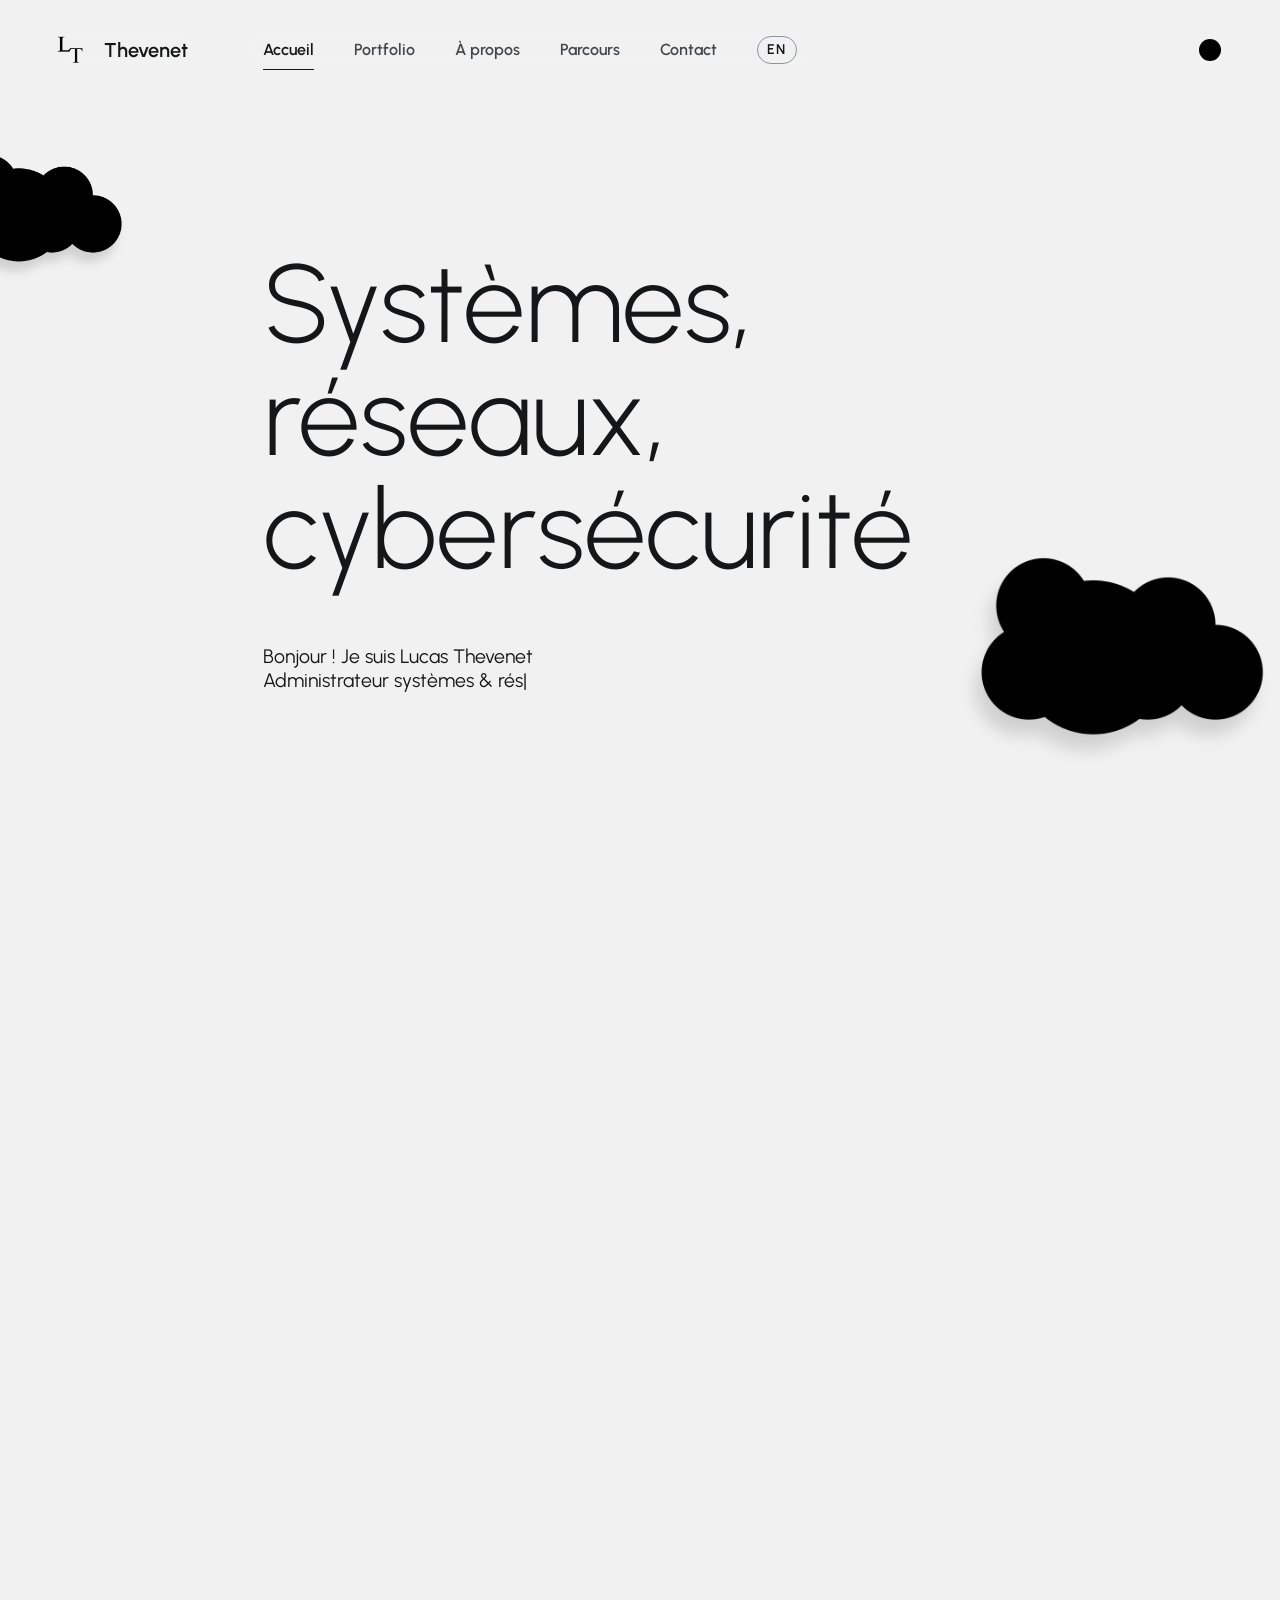
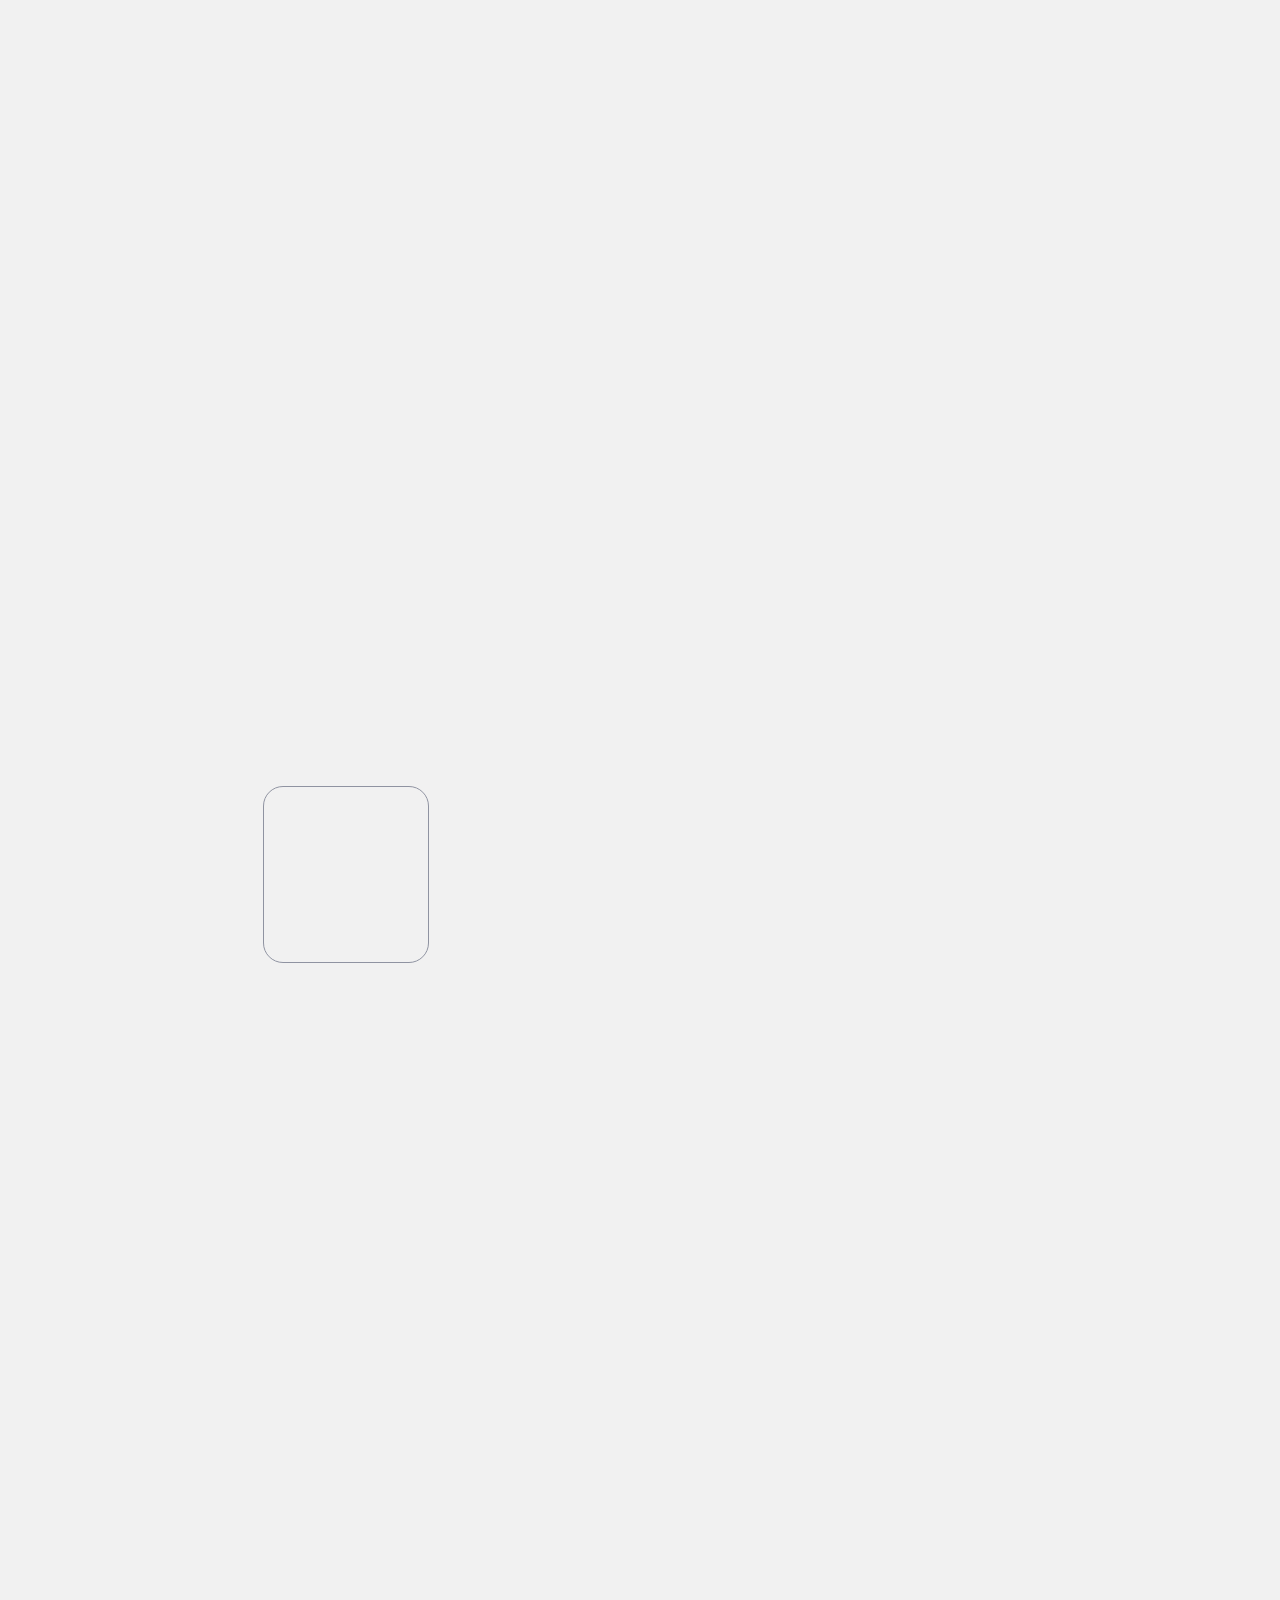
==== index.html @ b5b00f1d "Retour de la grille d'outils, titres sur une seule ligne - « Mes outils préférés » : grille d'icônes" ====
<!DOCTYPE html>
<html lang="fr">

  <head>
    <meta charset="UTF-8">
    <meta http-equiv="Content-Security-Policy" content="default-src 'self'; script-src 'self'; style-src 'self' 'unsafe-inline'; img-src 'self' data:; font-src 'self' data:; connect-src 'self'; object-src 'none'; base-uri 'self'; form-action 'none'; frame-src 'none'; upgrade-insecure-requests">
    <meta name="referrer" content="strict-origin-when-cross-origin">
    <meta name="viewport" content="width=device-width, initial-scale=1">

    <!-- Title & description -->
    <title>Lucas Thevenet | Administrateur systèmes &amp; réseaux en alternance – Cybersécurité des infrastructures</title>
    <meta name="description" content="Portfolio de Lucas Thevenet, administrateur systèmes &amp; réseaux en alternance à Dijon, en spécialisation cybersécurité des infrastructures : Wazuh, Kubernetes, Docker, Linux.">
    <meta name="author" content="Lucas Thevenet">
    <meta name="robots" content="index, follow, max-image-preview:large, max-snippet:-1, max-video-preview:-1">
    <link rel="canonical" href="https://www.thevenet.eu/">
    <link rel="alternate" hreflang="fr" href="https://www.thevenet.eu/">
    <link rel="alternate" hreflang="en" href="https://www.thevenet.eu/en.html">
    <link rel="alternate" hreflang="x-default" href="https://www.thevenet.eu/">

    <!-- Open Graph (Facebook, LinkedIn, Discord, Slack, WhatsApp...) -->
    <meta property="og:type" content="website">
    <meta property="og:site_name" content="Lucas Thevenet - Portfolio">
    <meta property="og:title" content="Lucas Thevenet | Administrateur systèmes &amp; réseaux en alternance – Cybersécurité des infrastructures">
    <meta property="og:description" content="Portfolio de Lucas Thevenet, administrateur systèmes &amp; réseaux en alternance à Dijon, en spécialisation cybersécurité des infrastructures : Wazuh, Kubernetes, Docker, Linux.">
    <meta property="og:url" content="https://www.thevenet.eu/">
    <meta property="og:image" content="https://www.thevenet.eu/img/social/og-image.jpg">
    <meta property="og:image:type" content="image/jpeg">
    <meta property="og:image:width" content="1200">
    <meta property="og:image:height" content="630">
    <meta property="og:image:alt" content="Lucas Thevenet - Full Stack Developer, Network Administrator, Cyber Security Analyst">
    <meta property="og:locale" content="fr_FR">
    <meta property="og:locale:alternate" content="en_US">

    <!-- Twitter / X -->
    <meta name="twitter:card" content="summary_large_image">
    <meta name="twitter:title" content="Lucas Thevenet | Administrateur systèmes &amp; réseaux en alternance – Cybersécurité des infrastructures">
    <meta name="twitter:description" content="Portfolio de Lucas Thevenet, administrateur systèmes &amp; réseaux en alternance à Dijon, en spécialisation cybersécurité des infrastructures : Wazuh, Kubernetes, Docker, Linux.">
    <meta name="twitter:image" content="https://www.thevenet.eu/img/social/og-image.jpg">
    <meta name="twitter:image:alt" content="Lucas Thevenet - Full Stack Developer, Network Administrator, Cyber Security Analyst">

    <!-- Favicon & Icons Start -->
    <link rel="icon" href="img/favicon/favicon.ico?v=20261108" sizes="16x16 32x32 48x48">
    <link rel="icon" href="img/favicon/favicon-96.png?v=20261108" type="image/png" sizes="96x96">
    <link rel="apple-touch-icon" href="img/favicon/apple-touch-icon.png?v=20261108">
    <link rel="manifest" href="site.webmanifest">
    <!-- Favicon & Icons End -->

    <!-- Preloads : ressources critiques du premier affichage -->
    <link rel="preload" href="fonts/Urbanist/Urbanist-Variable-latin.woff2" as="font" type="font/woff2" crossorigin>
    <link rel="preload" href="fonts/Phosphor/Phosphor.woff2" as="font" type="font/woff2" crossorigin>
    <link rel="preload" href="img/ambiance/background.webp" as="image" fetchpriority="high">

    <!-- Styles Start (incrémenter ?v= après une modification du fichier) -->
    <link rel="stylesheet" type="text/css" href="css/loaders/loader.css?v=20261107">
    <link rel="stylesheet" type="text/css" href="css/plugins.css?v=20261107">
    <link rel="stylesheet" type="text/css" href="css/main.css?v=20261107f">
    <!-- Styles End -->

    <!-- Scripts : téléchargés en parallèle (defer), exécutés dans l'ordre après l'analyse du HTML -->
    <script src="js/libs.min.js?v=20261107" defer></script>
    <script src="js/gallery-init.js?v=20261107" defer></script>
    <script src="js/app.js?v=20261107" defer></script>
    <script src="js/contact.js?v=20261107" defer></script>

    <!-- Sans JavaScript : ne pas bloquer le contenu derrière le préchargeur -->
    <noscript><style>#loader{display:none !important}</style></noscript>

    <!-- Custom Browser Color Start -->
    <meta name="theme-color" media="(prefers-color-scheme: light)" content="#f1f1f1">
    <meta name="theme-color" media="(prefers-color-scheme: dark)" content="#141414">
    <meta name="apple-mobile-web-app-capable" content="yes">
    <meta name="apple-mobile-web-app-status-bar-style" content="black-translucent">
    <!-- Custom Browser Color End -->

    <!-- Structured data (schema.org) : Person + ProfilePage + WebSite + projets -->
    <script type="application/ld+json">
{
  "@context": "https://schema.org",
  "@graph": [
    {
      "@type": "WebSite",
      "@id": "https://www.thevenet.eu/#website",
      "url": "https://www.thevenet.eu/",
      "name": "Lucas Thevenet - Portfolio",
      "alternateName": [
        "Thevenet Lucas",
        "Thevenet_"
      ],
      "inLanguage": "fr",
      "publisher": {
        "@id": "https://www.thevenet.eu/#person"
      }
    },
    {
      "@type": "ProfilePage",
      "@id": "https://www.thevenet.eu/#profilepage",
      "url": "https://www.thevenet.eu/",
      "name": "Lucas Thevenet | Administrateur systèmes & réseaux en alternance – Cybersécurité des infrastructures",
      "description": "Portfolio de Lucas Thevenet, administrateur systèmes & réseaux en alternance à Dijon, en spécialisation cybersécurité des infrastructures : Wazuh, Kubernetes, Docker, Linux.",
      "inLanguage": "fr",
      "isPartOf": {
        "@id": "https://www.thevenet.eu/#website"
      },
      "dateModified": "2026-11-08",
      "mainEntity": {
        "@id": "https://www.thevenet.eu/#person"
      },
      "primaryImageOfPage": {
        "@type": "ImageObject",
        "url": "https://www.thevenet.eu/img/social/og-image.jpg",
        "width": 1200,
        "height": 630
      }
    },
    {
      "@type": "Person",
      "@id": "https://www.thevenet.eu/#person",
      "name": "Lucas Thevenet",
      "givenName": "Lucas",
      "familyName": "Thevenet",
      "alternateName": "Thevenet Lucas",
      "url": "https://www.thevenet.eu/",
      "jobTitle": "Administrateur systèmes & réseaux en alternance – Cybersécurité des infrastructures",
      "description": "Administrateur systèmes et réseaux en alternance, attaché à construire, améliorer et sécuriser des infrastructures modernes.",
      "address": {
        "@type": "PostalAddress",
        "addressLocality": "Dijon",
        "addressRegion": "Côte-d'Or",
        "addressCountry": "FR"
      },
      "worksFor": {
        "@type": "Organization",
        "name": "Ordiservices",
        "address": {
          "@type": "PostalAddress",
          "addressLocality": "Dijon",
          "addressCountry": "FR"
        }
      },
      "sameAs": [
        "https://github.com/miinja",
        "https://linkedin.com/in/lucas-thevenet-a44a56333"
      ],
      "alumniOf": [
        {
          "@type": "EducationalOrganization",
          "name": "Campus La Salle Bansac",
          "url": "https://www.lasalle63.fr/campus-1"
        },
        {
          "@type": "EducationalOrganization",
          "name": "Lycée Godefroy de Bouillon",
          "url": "https://www.lasalle63.fr/legt"
        }
      ],
      "knowsAbout": [
        "Proxmox VE",
        "PowerShell",
        "Bash",
        "Web development",
        "PHP",
        "MySQL",
        "JavaScript",
        "HTML5",
        "CSS3",
        "Network administration",
        "Cyber security",
        "Linux",
        "Docker",
        "Kubernetes",
        "HAProxy",
        "pfSense",
        "Wireshark",
        "Wazuh",
        "Elasticsearch",
        "Home Assistant",
        "Windows"
      ]
    },
    {
      "@type": "ItemList",
      "@id": "https://www.thevenet.eu/#projects",
      "name": "Projets sélectionnés",
      "itemListElement": [
        {
          "@type": "ListItem",
          "position": 1,
          "item": {
            "@type": "CreativeWork",
            "name": "Déploiement de Wazuh & supervision de la sécurité",
            "description": "Mise en place d'une supervision centralisée avec Wazuh dans le cadre d'un projet de cours : collecte des journaux de systèmes Linux et Windows, détection des menaces et création d'alertes en temps réel.",
            "image": "https://www.thevenet.eu/img/portfolio/Wazuh.png",
            "creator": {
              "@id": "https://www.thevenet.eu/#person"
            },
            "keywords": "Wazuh, Elasticsearch, Linux, Windows",
            "genre": "Projet de cours"
          }
        },
        {
          "@type": "ListItem",
          "position": 2,
          "item": {
            "@type": "CreativeWork",
            "name": "Haute disponibilité avec Kubernetes",
            "description": "Déploiement d'une infrastructure Kubernetes avec HAProxy dans le cadre d'un projet de cours, pour mettre en œuvre la haute disponibilité et la tolérance aux pannes.",
            "image": "https://www.thevenet.eu/img/portfolio/Kubernetes.png",
            "creator": {
              "@id": "https://www.thevenet.eu/#person"
            },
            "keywords": "Kubernetes, Docker, Linux, HAProxy",
            "genre": "Projet de cours"
          }
        },
        {
          "@type": "ListItem",
          "position": 3,
          "item": {
            "@type": "CreativeWork",
            "name": "OfisHelper",
            "description": "Application web d'aide à la rédaction et au résumé d'e-mails, basée sur l'API GPT, avec paiement en ligne et base de données.",
            "image": "https://www.thevenet.eu/img/portfolio/Ofishelper.webp",
            "creator": {
              "@id": "https://www.thevenet.eu/#person"
            },
            "keywords": "PHP, MySQL, JavaScript, HTML5, CSS3",
            "genre": "Développement web"
          }
        }
      ]
    }
  ]
}
    </script>
  </head>

  <body>

    <a class="skip-link" href="#page-content">Aller au contenu principal</a>

    <!-- Loader Start -->
    <div id="loader" class="page-loader">
      <div class="page-loader__panel">
        <div class="page-loader__content">
          <div class="page-loader__count">
            <span class="page-loader__value">0</span>
            <span class="page-loader__unit">%</span>
          </div>
        </div>
      </div>
    </div>
    <!-- Loader End -->

    <!-- Header Start -->
    <header id="header" class="site-header d-flex justify-content-center page-ready-fade">
      <div class="site-header__nav d-flex justify-content-start">
        <nav id="menu" class="site-nav">
          <ul class="site-nav__list d-flex justify-content-start">
            <li class="site-nav__item">
              <a class="site-nav__link btn" href="#home">
                <span class="site-nav__label">Accueil</span>
                <i class="ph ph-house-simple"></i>
              </a>
            </li>
            <li class="site-nav__item">
              <a class="site-nav__link btn" href="#portfolio">
                <span class="site-nav__label">Portfolio</span>
                <i class="ph ph-squares-four"></i>
              </a>
            </li>
            <li class="site-nav__item">
              <a class="site-nav__link btn" href="#about">
                <span class="site-nav__label">À propos</span>
                <i class="ph ph-user"></i>
              </a>
            </li>
            <li class="site-nav__item">
              <a class="site-nav__link btn" href="#resume">
                <span class="site-nav__label">Parcours</span>
                <i class="ph ph-article"></i>
              </a>
            </li>
            <li class="site-nav__item">
              <a class="site-nav__link btn" href="#contact">
                <span class="site-nav__label">Contact</span>
                <i class="ph ph-envelope"></i>
              </a>
            </li>
            <li class="site-nav__item site-nav__item--lang">
              <a class="site-nav__link site-nav__link--lang btn" href="en.html" hreflang="en" lang="en" title="English version">
                <span class="site-nav__lang">EN</span>
              </a>
            </li>
          </ul>
        </nav>
      </div>
    </header>
    <!-- Header End -->

    <!-- Logo Start -->
    <div class="site-brand page-ready-fade">
      <a href="#home" class="site-brand__link">
        <img class="site-brand__mark" src="img/favicon/Logo-blanc.png" alt="Thevenet_">
        <span class="site-brand__name">Thevenet</span>
      </a>
    </div>
    <!-- Logo End -->

    <div class="theme-toggle page-ready-fade">
      <button id="color-switcher" class="theme-toggle__button" type="button" role="switch" aria-label="Basculer entre le mode clair et le mode sombre" aria-checked="true"></button>
    </div>

    <!-- Page Content Start -->
    <main id="page-content" class="site-content" tabindex="-1">

      <!-- Main Section Start -->
      <section id="home" class="hero home">
        <div class="hero__frame hero__frame--compact">
          <div class="hero__art hero__art--base">
            <div class="hero__art-front" data-speed="0.6">
              <img class="theme-image" alt="" width="1440" height="980" fetchpriority="high" decoding="async" src="img/ambiance/background.webp">
            </div>
            <div class="hero__art-back" data-speed="0.8">
              <img class="theme-image" alt="" width="1440" height="980" decoding="async" src="img/ambiance/background.webp">
            </div>
          </div>
          <div class="container-fluid p-0 full-height-desktop">
            <div class="row g-0 full-height-desktop align-items-xl-stretch">
              <div class="col-12 col-xl-2"></div>
              <div class="col-12 col-xl-8 full-height-desktop">
                <div id="headline" class="hero-copy hero-copy--compact d-flex align-items-start flex-column page-ready-group">
                  <h1 class="hero-copy__title page-ready-item"><span class="sr-only">Lucas Thevenet, administrateur systèmes &amp; réseaux en alternance – cybersécurité des infrastructures. </span>Systèmes, réseaux, cybersécurité</h1>
                  <p class="hero-copy__lead hero-copy__lead--spaced typing-text page-ready-item">Bonjour ! Je suis Lucas Thevenet
                    <br>
                    <span id="typed-strings">
                      <b>Administrateur systèmes &amp; réseaux</b>
                      <b>Alternant chez Ordiservices</b>
                      <b>Cybersécurité des infrastructures</b>
                    </span>
                    <span id="typed"></span>
                  </p>
                </div>
              </div>
              <div class="col-12 col-xl-2"></div>
            </div>
          </div>
        </div>
      </section>
      <!-- Main Section End -->

      <!-- Section - Portfolio - Start -->
      <section id="portfolio" class="page-section page-section--spaced portfolio">
        <div class="page-section__wrap">
          <div class="container-fluid p-0">
            <div class="row g-0">
              <div class="col-12 col-xl-2">
                <div class="page-section__aside">
                  <div class="section-block section-block--label">
                    <span class="section-label icon-right reveal-up">
                      <span class="section-label__text">Portfolio</span>
                      <i class="ph ph-arrow-down-right"></i>
                    </span>
                  </div>
                </div>
              </div>
              <!-- Section Content Start -->
              <div class="col-12 col-xl-8">
                <div class="page-section__body">
                  <div class="section-block section-block--title-copy">
                    <div class="section-intro">
                      <h2 class="split-reveal reveal-up">Projets techniques</h2>
                      <div class="section-intro__text text-relaxed text-stack text-stack--intro reveal-up">
                        <p>Une sélection de projets en supervision, haute disponibilité et développement web.</p>
                        <p>Cliquez sur un projet pour voir le détail.</p>
                      </div>
                    </div>
                  </div>
                  <div class="section-block section-block--grid">
                    <div class="container-fluid px-0 project-gallery">
                      <div class="row gx-0 project-gallery__grid" data-masonry='{"percentPosition": true }'>
                        <figure class="col-12 col-md-6 project-card grid-item reveal-grid-2">
                          <a href="img/portfolio/Wazuh.png" data-image="img/portfolio/Wazuh.png" class="project-card__media" data-size="1536x1024">
                            <img src="img/portfolio/Wazuh.png" class="project-card__image" width="1536" height="1024" decoding="async" alt="Logo Wazuh">
                          </a>
                          <figcaption class="project-card__details">
                            <h5>Déploiement de Wazuh &amp; supervision de la sécurité
                              <small>Projet de cours</small>
                            </h5>
                            <div class="project-card__copy">
                              <p class="text-small">
                                Mise en place d'une supervision centralisée avec Wazuh dans le cadre d'un projet de cours : collecte des journaux de systèmes Linux et Windows, détection des menaces et création d'alertes en temps réel.
                              </p>
                              <p class="project-card__meta text-small">Outils : Wazuh, Elasticsearch, Linux, Windows</p>
                            </div>
                          </figcaption>
                          <h3 class="project-card__title">Déploiement de Wazuh &amp; supervision de la sécurité</h3>
                        </figure>
                        <figure class="col-12 col-md-6 project-card grid-item reveal-grid-2">
                          <a href="img/portfolio/Kubernetes.png" data-image="img/portfolio/Kubernetes.png" class="project-card__media" data-size="1536x1024">
                            <img src="img/portfolio/Kubernetes.png" class="project-card__image" width="1536" height="1024" decoding="async" alt="Illustration isométrique de nœuds serveurs reliés par des lignes lumineuses, avec le logo Kubernetes">
                          </a>
                          <figcaption class="project-card__details">
                            <h5>Haute disponibilité avec Kubernetes
                              <small>Projet de cours</small>
                            </h5>
                            <div class="project-card__copy">
                              <p class="text-small">
                                Déploiement d'une infrastructure Kubernetes avec HAProxy dans le cadre d'un projet de cours, pour mettre en œuvre la haute disponibilité et la tolérance aux pannes.
                              </p>
                              <p class="project-card__meta text-small">Outils : Kubernetes, Docker, Linux, HAProxy</p>
                            </div>
                          </figcaption>
                          <h3 class="project-card__title">Haute disponibilité avec Kubernetes</h3>
                        </figure>
                        <figure class="col-12 col-md-6 project-card grid-item reveal-grid-2">
                          <a href="img/portfolio/Ofishelper.webp" data-image="img/portfolio/Ofishelper.webp" class="project-card__media" data-size="1400x1050">
                            <img src="img/portfolio/Ofishelper.webp" class="project-card__image" width="1400" height="1050" decoding="async" alt="Illustration d'un petit robot en carton qui trie des papiers, mascotte de l'application de productivité OfisHelper">
                          </a>
                          <figcaption class="project-card__details">
                            <h5>OfisHelper
                              <small>Développement web</small>
                            </h5>
                            <div class="project-card__copy">
                              <p class="text-small">
                                Application web d'aide à la rédaction et au résumé d'e-mails, basée sur l'API GPT, avec paiement en ligne et base de données.
                              </p>
                              <p class="project-card__meta text-small">Technologies : PHP, MySQL, JavaScript, HTML5, CSS3</p>
                            </div>
                          </figcaption>
                          <h3 class="project-card__title">OfisHelper - Outil de productivité pour entreprise</h3>
                        </figure>

                      </div>
                    </div>
                  </div>
                </div>
              </div>
              <div class="col-12 col-xl-2"></div>
            </div>
          </div>
        </div>
      </section>
      <!-- Section - Portfolio - End -->

      <!-- Section - About - Start -->
      <section id="about" class="page-section page-section--spaced about">
        <div class="page-section__wrap">
          <div class="container-fluid p-0">
            <div class="row g-0">
              <div class="col-12 col-xl-2">
                <div class="page-section__aside">
                  <div class="section-block section-block--label">
                    <span class="section-label icon-right reveal-up">
                      <span class="section-label__text">À propos</span>
                      <i class="ph ph-arrow-down-right"></i>
                    </span>
                  </div>
                </div>
              </div>
              <div class="col-12 col-xl-8">
                <div class="page-section__body">
                  <div class="section-block section-block--title">
                    <div class="section-intro">
                      <h2 class="split-reveal reveal-up">Mon profil</h2>
                    </div>
                  </div>
                  <div class="section-block section-block--grid">
                    <div class="container-fluid p-0">
                      <div class="row g-0">
                        <div class="col-12 grid-item">
                          <div class="theme-image divider divider-image about-photo reveal-up"></div>
                        </div>
                      </div>
                    </div>
                  </div>
                  <div class="section-block section-block--grid">
                    <div class="container-fluid p-0">
                      <div class="row g-0 justify-content-between">
              
                        <div class="col-12 col-md-8 col-lg-7 col-xxl-9 grid-item about-story section-column--compact">
                          <p class="about-story__text text-relaxed reveal-up">Administrateur systèmes et réseaux en alternance chez Ordiservices à Dijon, titulaire d'un BTS SIO option SISR et en licence IAC (Informaticien Analyste en Cybersécurité).</p>
                          <p class="about-story__text text-relaxed reveal-up">Ce qui m'intéresse : l'exploitation et la sécurisation des infrastructures. Comprendre le fonctionnement des systèmes, repérer leurs faiblesses et les renforcer.</p>
                          <p class="about-story__text text-relaxed reveal-up">Je cherche une alternance pour septembre 2027, dans le cadre d'un mastère cybersécurité et haute disponibilité. Mes recherches commencent en janvier 2027. Rythme d'alternance : 2 semaines / 4 semaines.</p>
                          <div class="btn-group about-story__actions reveal-up">
                            <a class="btn btn--primary btn-hover" href="#contact" data-e="eGgxd2hxaHloa3dDdmVybQ==" title="Demander le CV de Lucas Thevenet par e-mail">
                              <em></em>
                              <span class="btn__label">
                                Demander mon CV
                              </span>
                            </a>
                          </div>
                        </div>
              
              
                      </div>
                    </div>
                  </div>
                </div>
              </div>
              <div class="col-12 col-xl-2"></div>
            </div>
          </div>
        </div>
      </section>
      <!-- Section - About - End -->

      <!-- Section - Resume - Start -->
      <section id="resume" class="page-section page-section--spaced resume">
        <div class="page-section__wrap">
          <div class="container-fluid p-0">
            <div class="row g-0">
              <div class="col-12 col-xl-2">
                <div class="page-section__aside">
                  <div class="section-block section-block--label">
                    <span class="section-label icon-right reveal-up">
                      <span class="section-label__text">Parcours</span>
                      <i class="ph ph-arrow-down-right"></i>
                    </span>
                  </div>
                </div>
              </div>
              <!-- Section Name End -->

              <!-- Section Content Start -->
              <div class="col-12 col-xl-8">
                <div class="page-section__body">
                  <div class="section-block section-block--title-wide">
                    <div class="section-intro">
                      <h2 class="split-reveal reveal-up">Le parcours<br>numérique</h2>
                    </div>
                  </div>

                  <!-- Content Block - School Path Start -->
                  <div class="section-block section-block--spaced">
                    <div class="section-subhead">
                      <p class="section-kicker reveal-up">Ma formation</p>
                    </div>
                    <div class="container-fluid p-0 timeline">
                      <div class="timeline-divider reveal-up"></div>
                      <div class="row g-0 timeline__item">
                        <div class="col-12 col-md-4 col-lg-2">
                          <p class="timeline__date text-relaxed reveal-up">2026 – 2027</p>
                        </div>
                        <div class="col-12 col-md-4 col-lg-5">
                          <h4 class="timeline__title reveal-up">Licence IAC</h4>
                          <p class="timeline__meta text-small reveal-up">
                            <a class="inline-link" href="https://esjodijon.com/formations/licence-iac/" target="_blank" rel="noopener noreferrer">E.S. Saint Joseph</a> (Dijon)
                          </p>
                        </div>
                        <div class="col-12 col-md-4 col-lg-5">
                          <p class="timeline__description text-relaxed reveal-up">Poursuite d'études supérieures en informatique en vue de me spécialiser en cybersécurité, dans le cadre de la licence IAC (Informaticien Analyste en Cybersécurité).</p>
                        </div>
                      </div>
                      <div class="timeline-divider reveal-up"></div>
                      <div class="row g-0 timeline__item">
                        <div class="col-12 col-md-4 col-lg-2">
                          <p class="timeline__date text-relaxed reveal-up">2024 - 2026</p>
                        </div>
                        <div class="col-12 col-md-4 col-lg-5">
                          <h4 class="timeline__title reveal-up">BTS SIO (SISR)</h4>
                          <p class="timeline__meta text-small reveal-up">
                            <a class="inline-link" href="https://www.lasalle63.fr/campus-1" target="_blank" rel="noopener noreferrer">Bansac</a> (Clermont-Fd)
                          </p>
                        </div>
                        <div class="col-12 col-md-4 col-lg-5">
                          <p class="timeline__description text-relaxed reveal-up">Diplôme obtenu. Formation en administration de systèmes et réseaux, cybersécurité et développement.</p>
                        </div>
                      </div>
                      <div class="timeline-divider reveal-up"></div>
                      <div class="row g-0 timeline__item">
                        <div class="col-12 col-md-4 col-lg-2">
                          <p class="timeline__date text-relaxed reveal-up">Juillet 2024</p>
                        </div>
                        <div class="col-12 col-md-4 col-lg-5">
                          <h4 class="timeline__title reveal-up">Piscine C</h4>
                          <p class="timeline__meta text-small reveal-up">
                            <a class="inline-link" href="https://42lyon.fr" target="_blank" rel="noopener noreferrer">École 42</a> (Lyon)
                          </p>
                        </div>
                        <div class="col-12 col-md-4 col-lg-5">
                          <p class="timeline__description text-relaxed reveal-up">Piscine de l'École 42 Lyon : bases du langage C, rigueur et travail en équipe.</p>
                        </div>
                      </div>
                      <div class="timeline-divider reveal-up"></div>
                      <div class="row g-0 timeline__item">
                        <div class="col-12 col-md-4 col-lg-2">
                          <p class="timeline__date text-relaxed reveal-up">2021 - 2024</p>
                        </div>
                        <div class="col-12 col-md-4 col-lg-5">
                          <h4 class="timeline__title reveal-up">Baccalauréat général</h4>
                          <p class="timeline__meta text-small reveal-up">
                            <a class="inline-link" href="https://www.lasalle63.fr/legt" target="_blank" rel="noopener noreferrer">Godefroy de Bouillon</a> (Clermont-Fd)
                          </p>
                        </div>
                      </div>
                    </div>
                  </div>
                  </div>
                  <!-- Content Block - My Education End -->

                  <!-- Content Block - Work Experience Start -->
                  <div class="section-block section-block--spaced">
                    <div class="section-subhead">
                      <p class="section-kicker reveal-up">Expériences professionnelles</p>
                    </div>
                    <div class="container-fluid p-0 timeline">
                      <div class="timeline-divider reveal-up"></div>
                      <div class="row g-0 timeline__item">
                        <div class="col-12 col-md-4 col-lg-2">
                          <p class="timeline__date text-relaxed reveal-up">Sept. 2026 – aujourd'hui</p>
                        </div>
                        <div class="col-12 col-md-8 col-lg-10">
                          <div class="timeline__internship-grid">
                            <div class="timeline__internship-meta">
                              <h4 class="timeline__title reveal-up">Alternance</h4>
                              <p class="timeline__meta text-small reveal-up">Ordiservices (Dijon)</p>
                            </div>
                            <div class="timeline__internship-flow text-relaxed reveal-up">
                              <div class="timeline__company-media timeline__company-media--banner">
                                <img src="img/portfolio/Ordiservices.webp" width="1200" height="400" alt="Bannière Ordiservices, expert informatique et dépannage à Dijon">
                              </div>
                              <p>Alternance en administration systèmes &amp; réseaux chez Ordiservices. Je participe à l'exploitation, au maintien en condition opérationnelle et à la sécurisation de l'infrastructure informatique de l'entreprise et de ses clients.</p>
                              <p>Cette alternance me permet de mettre en pratique la virtualisation, l'administration de services réseau et l'automatisation des tâches courantes, dans un environnement professionnel exigeant.</p>
                            </div>
                          </div>
                        </div>
                      </div>
                      <div class="timeline-divider reveal-up"></div>
                      <div class="row g-0 timeline__item">
                        <div class="col-12 col-md-4 col-lg-2">
                          <p class="timeline__date text-relaxed reveal-up">Janv. – févr. 2026</p>
                        </div>
                        <div class="col-12 col-md-8 col-lg-10">
                          <div class="timeline__internship-grid">
                            <div class="timeline__internship-meta">
                              <h4 class="timeline__title reveal-up">Stage</h4>
                              <p class="timeline__meta text-small reveal-up">
                                <a class="inline-link" href="https://www.apanimaux63.org/" target="_blank" rel="noopener noreferrer">APA63</a> (Gerzat)
                              </p>
                            </div>
                            <div class="timeline__internship-flow text-relaxed reveal-up">
                              <div class="timeline__company-media">
                                <img src="img/portfolio/apa63.png" alt="Logo APA 63">
                              </div>
                              <p>Stage à l'APA 63 : modernisation et sécurisation d'une partie de l'infrastructure informatique de l'association.</p>
                              <p>J'ai participé à la migration du parc, à la mise en place de sauvegardes centralisées et à la réorganisation de la baie réseau. Cette expérience a renforcé mes compétences en gestion d'infrastructure, en sécurité des systèmes et en continuité d'activité.</p>
                            </div>
                          </div>
                        </div>
                      </div>
                      <div class="timeline-divider reveal-up"></div>
                      <div class="row g-0 timeline__item">
                        <div class="col-12 col-md-4 col-lg-2">
                          <p class="timeline__date text-relaxed reveal-up">Mai – juin 2025</p>
                        </div>
                        <div class="col-12 col-md-8 col-lg-10">
                          <div class="timeline__internship-grid">
                            <div class="timeline__internship-meta">
                              <h4 class="timeline__title reveal-up">Stage</h4>
                              <p class="timeline__meta text-small reveal-up">
                                <a class="inline-link" href="https://www.smokloud.fr/" target="_blank" rel="noopener noreferrer">SMOKLOUD</a> (Lempdes)
                              </p>
                            </div>
                            <div class="timeline__internship-flow text-relaxed reveal-up">
                              <div class="timeline__company-media">
                                <img src="img/portfolio/Smokloud.png" alt="Logo SmokLOUD">
                              </div>
                              <p>Stage chez SmokLOUD : sécurisation du réseau de la boutique et développement du front-end du site e-commerce.</p>
                              <p>Cette expérience m'a permis de renforcer mes compétences en sécurité réseau et en configuration de pare-feu, ainsi qu'en développement web.</p>
                            </div>
                          </div>
                        </div>
                      </div>
                    </div>
                  </div>
                  <!-- Content Block - Work Experience End -->

                  <div class="section-block section-block--grid section-block--spaced">
                    <div class="section-subhead section-subhead--grid">
                      <p class="section-kicker reveal-up">Mes outils préférés</p>
                    </div>
                    <div class="tool-grid d-flex justify-content-start flex-wrap">
                      <div class="tool-grid__item d-flex grid-item reveal-grid-4">
                        <div class="tool-card">
                          <a target="_blank" rel="noopener noreferrer" href="https://code.visualstudio.com/">
                            <img class="tool-card__icon reveal-up" src="img/icons/icon-vscode.svg" alt="Logo Visual Studio Code">
                            <h6 class="tool-card__label reveal-up">VS Code</h6>
                          </a>
                        </div>
                      </div>
                      <div class="tool-grid__item d-flex grid-item reveal-grid-4">
                        <div class="tool-card">
                          <a target="_blank" rel="noopener noreferrer" href="https://www.vim.org/">
                            <img class="tool-card__icon reveal-up" src="img/icons/icon-vim.svg" alt="Logo Vim">
                            <h6 class="tool-card__label reveal-up">Vim</h6>
                          </a>
                        </div>
                      </div>
                      <div class="tool-grid__item d-flex grid-item reveal-grid-4">
                        <div class="tool-card">
                          <a target="_blank" rel="noopener noreferrer" href="https://github.com/">
                            <img class="tool-card__icon reveal-up" src="img/icons/icon-github.svg" alt="Logo GitHub">
                            <h6 class="tool-card__label reveal-up">GitHub</h6>
                          </a>
                        </div>
                      </div>
                      <div class="tool-grid__item d-flex grid-item reveal-grid-4">
                        <div class="tool-card">
                          <a target="_blank" rel="noopener noreferrer" href="https://www.docker.com/">
                            <img class="tool-card__icon reveal-up" src="img/icons/icon-docker.svg" alt="Logo Docker">
                            <h6 class="tool-card__label reveal-up">Docker</h6>
                          </a>
                        </div>
                      </div>
                      <div class="tool-grid__item d-flex grid-item reveal-grid-4">
                        <div class="tool-card">
                          <a target="_blank" rel="noopener noreferrer" href="https://www.proxmox.com/">
                            <img class="tool-card__icon reveal-up" src="img/icons/icon-proxmox.svg" alt="Logo Proxmox VE">
                            <h6 class="tool-card__label reveal-up">Proxmox</h6>
                          </a>
                        </div>
                      </div>
                      <div class="tool-grid__item d-flex grid-item reveal-grid-4">
                        <div class="tool-card">
                          <a target="_blank" rel="noopener noreferrer" href="https://www.home-assistant.io/">
                            <img class="tool-card__icon reveal-up" src="img/icons/icon-homeassistant.svg" alt="Logo Home Assistant">
                            <h6 class="tool-card__label reveal-up">Home Assistant</h6>
                          </a>
                        </div>
                      </div>
                      <div class="tool-grid__item d-flex grid-item reveal-grid-4">
                        <div class="tool-card">
                          <a target="_blank" rel="noopener noreferrer" href="https://www.pfsense.org/">
                            <img class="tool-card__icon reveal-up" src="img/icons/icon-pfsense.svg" alt="Logo pfSense">
                            <h6 class="tool-card__label reveal-up">pfSense</h6>
                          </a>
                        </div>
                      </div>
                      <div class="tool-grid__item d-flex grid-item reveal-grid-4">
                        <div class="tool-card">
                          <a target="_blank" rel="noopener noreferrer" href="https://www.wireshark.org/">
                            <img class="tool-card__icon reveal-up" src="img/icons/icon-wireshark.svg" alt="Logo Wireshark">
                            <h6 class="tool-card__label reveal-up">Wireshark</h6>
                          </a>
                        </div>
                      </div>
                    </div>
                  </div>
                </div>
              </div>
              <div class="col-12 col-xl-2"></div>
            </div>
          </div>
      </section>
      <!-- Section - Resume - End -->

      <!-- Section - Contact - Start -->
      <section id="contact" class="page-section contact page-section--spaced">
        <div class="page-section__wrap">
          <div class="container-fluid p-0">
            <div class="row g-0">
              <div class="col-12 col-xl-2">
                <div class="page-section__aside">
                  <div class="section-block section-block--label">
                    <span class="section-label icon-right reveal-up">
                      <span class="section-label__text">Contact</span>
                      <i class="ph ph-arrow-down-right"></i>
                    </span>
                  </div>
                </div>
              </div>
              <div class="col-12 col-xl-8">
                <div class="page-section__body">
                  <div class="section-block section-block--title-form">
                    <div class="section-intro">
                      <h2 class="split-reveal reveal-up">Me contacter</h2>
                      <p class="section-intro__text text-measure text-relaxed reveal-up">Une question ou une opportunité ? Écrivez-moi, je vous répondrai dès que possible.</p>
                    </div>
                  </div>
                  <div class="section-block section-block--grid section-block--tight">
                    <div class="contact-panel">
                      <!-- Contact par email : l'adresse n'est jamais présente en clair dans le code,
                           elle est reconstituée par js/contact.js uniquement au clic. -->
                      <div class="reveal-up">
                        <a class="btn btn--primary btn-hover" href="#contact" data-e="eGgxd2hxaHloa3dDdmVybQ==">
                          <em></em>
                          <span class="btn__label">M'envoyer un e-mail</span>
                        </a>
                        <p class="form__note">Le bouton ouvre votre messagerie.</p>
                      </div>
                    </div>
                  </div>
                  <div class="section-block section-block--grid">
                    <div class="container-fluid p-0 contact-details">
                      <div class="row g-0">
                        <div class="col-12 col-md-6 col-lg-3 contact-details__item grid-item">
                          <p class="contact-details__label section-kicker reveal-up">Localisation</p>
                          <p class="contact-details__value text-small text-relaxed">
                            <span class="reveal-up">Dijon, France</span>
                          </p>
                        </div>
                        <div class="col-12 col-md-6 col-lg-3 contact-details__item grid-item">
                          <p class="contact-details__label section-kicker reveal-up">Téléphone</p>
                          <p class="contact-details__value text-small text-relaxed">
                            <a class="inline-link--comfortable reveal-up"  href="#contact" data-t="NTMjNzQjNzwjOzkjOiM2Ni4=">Numéro de téléphone</a>
                          </p>
                        </div>
                        <div class="col-12 col-md-6 col-lg-3 contact-details__item grid-item">
                          <p class="contact-details__label section-kicker reveal-up">E-mail</p>
                          <p class="contact-details__value text-small text-relaxed">
                            <a class="inline-link--comfortable reveal-up"  href="#contact" data-e="eGgxd2hxaHloa3dDdmVybQ==">Me contacter par e-mail</a>
                          </p>
                        </div>
                        <div class="col-12 col-md-6 col-lg-3 contact-details__item grid-item">
                          <p class="contact-details__label section-kicker reveal-up">Profils</p>
                          <p class="contact-details__value text-small text-relaxed">
                            <a class="inline-link--comfortable reveal-up" href="https://github.com/miinja" target="_blank" rel="noopener noreferrer">GitHub</a><br>
                            <a class="inline-link--comfortable reveal-up" href="https://linkedin.com/in/lucas-thevenet-a44a56333" target="_blank" rel="noopener noreferrer">LinkedIn</a>
                          </p>
                        </div>
                      </div>
                    </div>
                  </div>
                </div>
              </div>
              <div class="col-12 col-xl-2"></div>
            </div>
          </div>
        </div>
      </section>
      <!-- Section - Contact - End -->

    </main>

    <div class="page-backdrop page-backdrop--base">
      <div class="page-backdrop__layer--secondary reveal-grid-2">
        <img class="theme-image" src="img/ambiance/background.webp" alt="" aria-hidden="true" width="1440" height="980" decoding="async">
      </div>
      <div class="page-backdrop__layer--primary reveal-grid-2">
        <img class="theme-image" src="img/ambiance/background.webp" alt="" aria-hidden="true" width="1440" height="980" decoding="async">
      </div>
    </div>

    <!-- Page Content End -->

    <div class="site-header-spacer"></div>
    <a href="#0" id="to-top" class="btn back-to-top slide-up" aria-label="Retour en haut">
      <i class="ph ph-arrow-up"></i>
    </a>

    <!-- Start Mobile Navbar -->
    <div class="pswp" tabindex="-1" role="dialog" aria-hidden="true">
      <div class="pswp__bg"></div>
      <div class="pswp__scroll-wrap">
        <div class="pswp__container">
          <div class="pswp__item"></div>
          <div class="pswp__item"></div>
          <div class="pswp__item"></div>
        </div>
        <div class="pswp__ui pswp__ui--hidden">
          <div class="pswp__top-bar">
            <div class="pswp__counter"></div>
            <button type="button" class="pswp__button pswp__button--close link-s" title="Fermer (Échap)"></button>
            <button type="button" class="pswp__button pswp__button--fs link-s" title="Plein écran"></button>
            <button type="button" class="pswp__button pswp__button--zoom link-s" title="Zoom avant/arrière"></button>
            <div class="pswp__preloader">
              <div class="pswp__preloader__icn">
                <div class="pswp__preloader__cut">
                  <div class="pswp__preloader__donut"></div>
                </div>
              </div>
            </div>
          </div>
            <div class="pswp__share-modal pswp__share-modal--hidden pswp__single-tap">
              <div class="pswp__share-tooltip"></div>
            </div>
            <button type="button" class="pswp__button pswp__button--arrow--left link-s" title="Précédent (flèche gauche)"></button>
            <button type="button" class="pswp__button pswp__button--arrow--right link-s" title="Suivant (flèche droite)"></button>
            <div class="pswp__caption">
              <div class="pswp__caption__center"></div>
            </div>
        </div>
      </div>
    </div>
    <!-- End Mobile Navbar -->

    <!-- Scripts : voir <head> (defer) -->
    
  </body>

</html>
---- css/loaders/loader.css ----
/*! File name: loader.css
 * ------------------------------------------------
 *
 * ------------------------------------------------
 * Table of Contents
 * ------------------------------------------------
 *  01. Loader Styles
 * ------------------------------------------------
 * Table of Contents End
 * ------------------------------------------------ */
:root {
  --_size: 1.6rem;
  --_font-default: "Urbanist", sans-serif;
  --_font-accent: "Urbanist", sans-serif;
  --_radius: 2rem;
  --_radius-s: 1rem;
  --_animspeed-fast: 0.1s;
  --_animspeed-medium: 0.3s;
  --_animspeed-slow: 0.6s;
  --_animbezier: cubic-bezier(0.23, 0.65, 0.74, 1.09);
  /* light color scheme */
  --base--light: #BABEC8;
  --base-rgb--light: 186,190,200;
  --base-shade--light: #989ba3;
  --base-tint--light: #d8dde7;
  --stroke-controls--light: #2C2E34;
  --stroke-elements--light: #8F93A1;
  --font-weight-base--light: 400;
  --font-weight-medium--light: 600;
  --t-bright--light: #151617;
  --t-medium--light: #44474a;
  --t-muted--light: #797D83;
  --t-opp-bright--light: #F2F5FC;
  --t-opp-medium--light: #AEB5C5;
  --t-opp-muted--light: #3E4045;
  --neutral-bright--light: #000000;
  /* dark color scheme */
  --base--dark: #141414;
  --base-rgb--dark: 20,20,20;
  --base-shade--dark: #000000;
  --base-tint--dark: #242424;
  --stroke-controls--dark: #F2F5FC;
  --stroke-elements--dark: #535762;
  --font-weight-base--dark: 300;
  --font-weight-medium--dark: 500;
  --t-bright--dark: #F2F5FC;
  --t-medium--dark: #AEB5C5;
  --t-muted--dark: #505258;
  --t-opp-bright--dark: #151617;
  --t-opp-medium--dark: #313437;
  --t-opp-muted--dark: #797D83;
  --neutral-bright--dark: #ffffff;
  /* permanent colors */
  --per-base: #141414;
  --t-per-bright-light: #F2F5FC;
  --t-per-medium-light: #AEB5C5;
  --t-per-muted-light: #3E4045;
  --t-per-bright-dark: #151617;
  --t-per-medium-dark: #313437;
  --t-per-muted-dark: #797D83;
  --per-stroke-controls: #F2F5FC;
  --per-stroke-elements: #8F93A1;
  /* neutral colors */
  --neutral-white: #ffffff;
  --neutral-black: #000000;
  --neutral-gray: #878787;
  --neutral-gray-dark: #404040;
}

/* defaults */
@media (prefers-color-scheme: light) {
  :root {
    --base: var(--base--light);
    --base-rgb: var(--base-rgb--light);
    --base-shade: var(--base-shade--light);
    --base-tint: var(--base-tint--light);
    --stroke-controls: var(--stroke-controls--light);
    --stroke-elements: var(--stroke-elements--light);
    --font-weight-base: var(--font-weight-base--light);
    --font-weight-medium: var(--font-weight-medium--light);
    --t-bright: var(--t-bright--light);
    --t-medium: var(--t-medium--light);
    --t-muted: var(--t-muted--light);
    --t-opp-bright: var(--t-opp-bright--light);
    --t-opp-medium: var(--t-opp-medium--light);
    --t-opp-muted: var(--t-opp-muted--light);
    --neutral-bright: var(--neutral-bright--light);
  }
}
@media (prefers-color-scheme: dark) {
  :root {
    --base: var(--base--dark);
    --base-rgb: var(--base-rgb--dark);
    --base-shade: var(--base-shade--dark);
    --base-tint: var(--base-tint--dark);
    --stroke-controls: var(--stroke-controls--dark);
    --stroke-elements: var(--stroke-elements--dark);
    --font-weight-base: var(--font-weight-base--dark);
    --font-weight-medium: var(--font-weight-medium--dark);
    --t-bright: var(--t-bright--dark);
    --t-medium: var(--t-medium--dark);
    --t-muted: var(--t-muted--dark);
    --t-opp-bright: var(--t-opp-bright--dark);
    --t-opp-medium: var(--t-opp-medium--dark);
    --t-opp-muted: var(--t-opp-muted--dark);
    --neutral-bright: var(--neutral-bright--dark);
  }
}
[color-scheme=light] {
  --base: var(--base--light);
  --base-rgb: var(--base-rgb--light);
  --base-shade: var(--base-shade--light);
  --base-tint: var(--base-tint--light);
  --stroke-controls: var(--stroke-controls--light);
  --stroke-elements: var(--stroke-elements--light);
  --font-weight-base: var(--font-weight-base--light);
  --font-weight-medium: var(--font-weight-medium--light);
  --t-bright: var(--t-bright--light);
  --t-medium: var(--t-medium--light);
  --t-muted: var(--t-muted--light);
  --t-opp-bright: var(--t-opp-bright--light);
  --t-opp-medium: var(--t-opp-medium--light);
  --t-opp-muted: var(--t-opp-muted--light);
  --neutral-bright: var(--neutral-bright--light);
}

[color-scheme=dark] {
  --base: var(--base--dark);
  --base-rgb: var(--base-rgb--dark);
  --base-shade: var(--base-shade--dark);
  --base-tint: var(--base-tint--dark);
  --stroke-controls: var(--stroke-controls--dark);
  --stroke-elements: var(--stroke-elements--dark);
  --font-weight-base: var(--font-weight-base--dark);
  --font-weight-medium: var(--font-weight-medium--dark);
  --t-bright: var(--t-bright--dark);
  --t-medium: var(--t-medium--dark);
  --t-muted: var(--t-muted--dark);
  --t-opp-bright: var(--t-opp-bright--dark);
  --t-opp-medium: var(--t-opp-medium--dark);
  --t-opp-muted: var(--t-opp-muted--dark);
  --neutral-bright: var(--neutral-bright--dark);
}

/* ------------------------------------------------*/
/* Loader Styles Start */
/* ------------------------------------------------*/
.page-loader {
  position: fixed;
  top: 0;
  right: 0;
  bottom: 0;
  left: 0;
  z-index: 1000;
}
.page-loader.loaded {
  opacity: 0;
  visibility: hidden;
}

.page-loader__panel {
  position: absolute;
  top: 0;
  width: 100%;
  height: 100%;
  background: var(--base);
  color: var(--t-bright);
  display: -webkit-box;
  display: -moz-box;
  display: -ms-flexbox;
  display: flex;
  -webkit-box-pack: center;
     -moz-box-pack: center;
      -ms-flex-pack: center;
          justify-content: center;
  -webkit-box-align: center;
     -moz-box-align: center;
      -ms-flex-align: center;
          align-items: center;
}

.page-loader__content {
  position: absolute;
  left: 50%;
  top: 50%;
  bottom: auto;
  right: auto;
  -webkit-transform: translateX(-50%) translateY(-50%);
     -moz-transform: translateX(-50%) translateY(-50%);
      -ms-transform: translateX(-50%) translateY(-50%);
          transform: translateX(-50%) translateY(-50%);
  display: -webkit-box;
  display: -moz-box;
  display: -ms-flexbox;
  display: flex;
  -webkit-box-pack: center;
     -moz-box-pack: center;
      -ms-flex-pack: center;
          justify-content: center;
  width: 100%;
  z-index: 2;
  color: var(--t-bright);
  overflow: hidden;
}

.page-loader__count {
  display: -webkit-box;
  display: -moz-box;
  display: -ms-flexbox;
  display: flex;
  -webkit-box-pack: end;
     -moz-box-pack: end;
      -ms-flex-pack: end;
          justify-content: end;
  overflow: hidden;
  line-height: 1;
}
.page-loader__count span {
  display: -webkit-inline-box;
  display: -moz-inline-box;
  display: -ms-inline-flexbox;
  display: inline-flex;
  font: normal var(--font-weight-base) 4.6rem/0.9 var(--_font-accent);
  color: var(--t-bright);
}
@media only screen and (min-width: 768px) {
  .page-loader__count span {
    font-size: 8rem;
  }
}
@media only screen and (min-width: 1400px) {
  .page-loader__count span {
    font-size: 10rem;
  }
}

/* ------------------------------------------------*/
/* Loader Styles End */
/* ------------------------------------------------*/
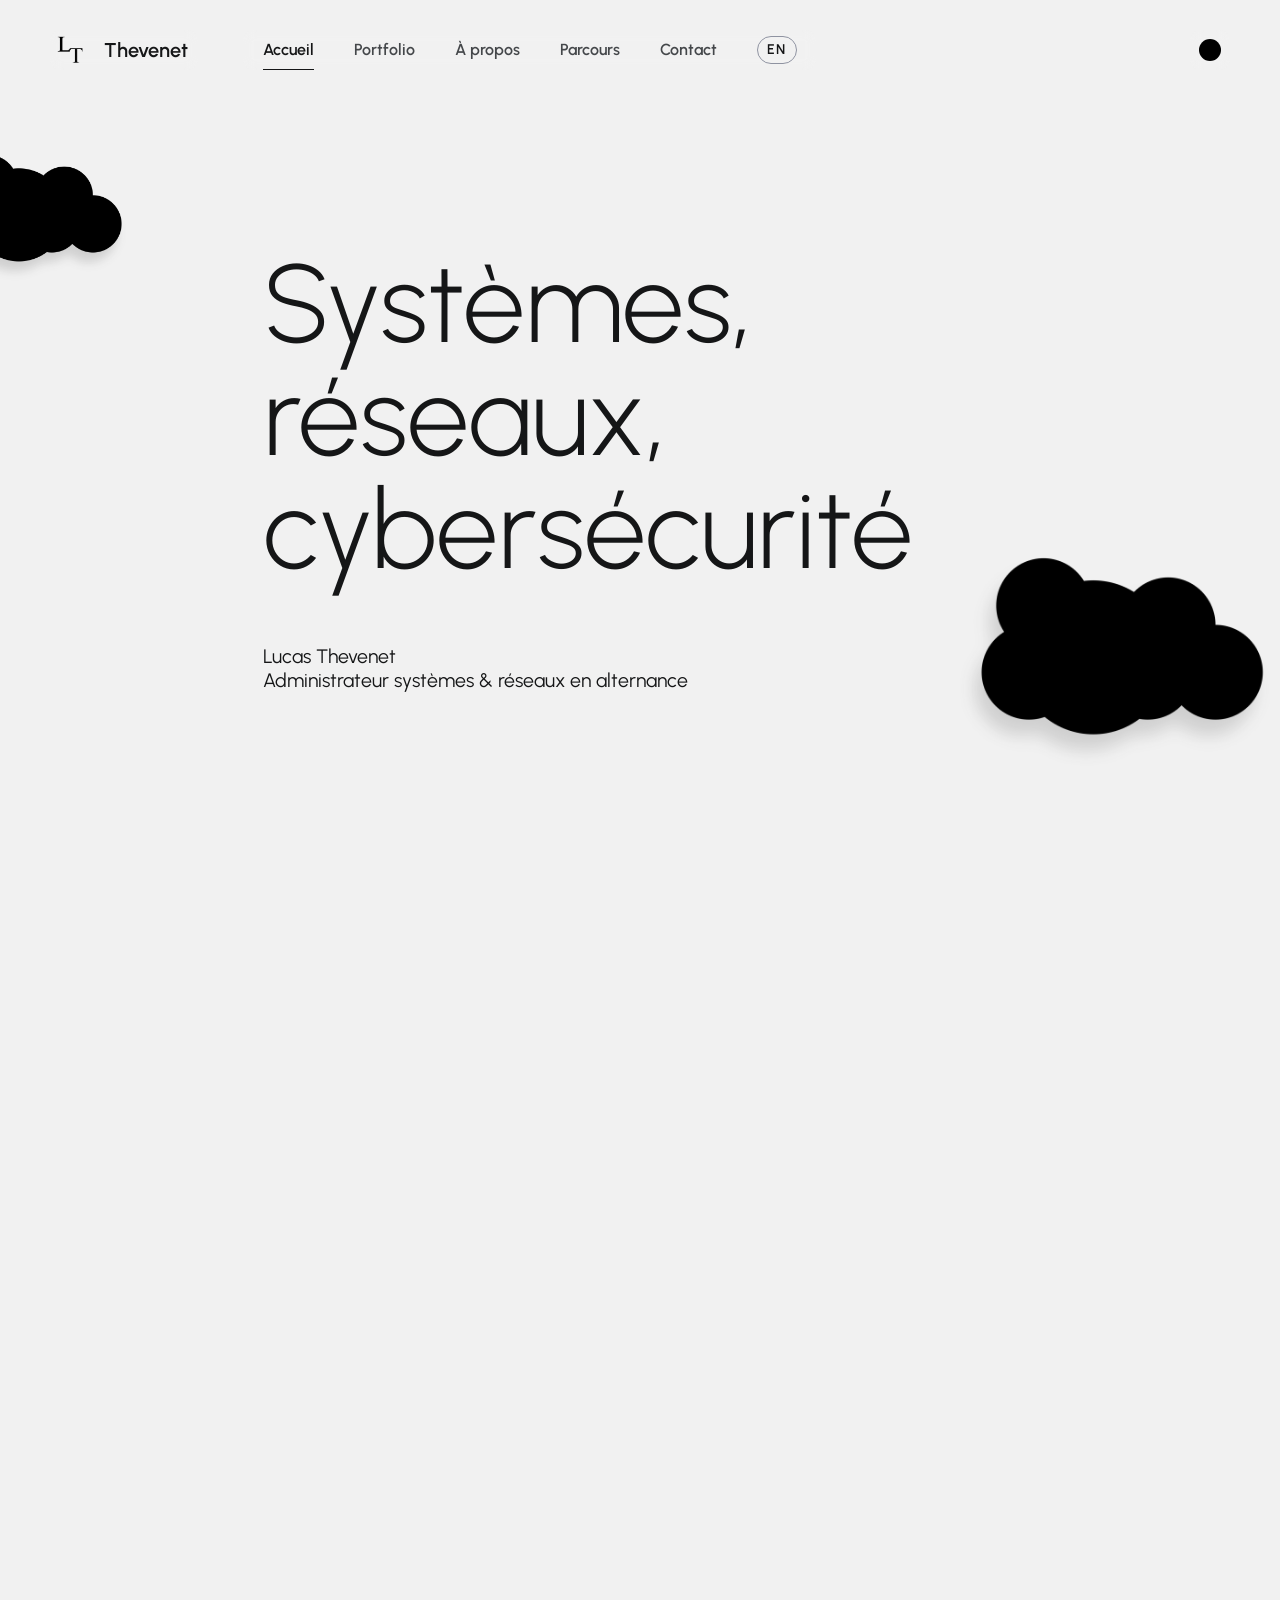
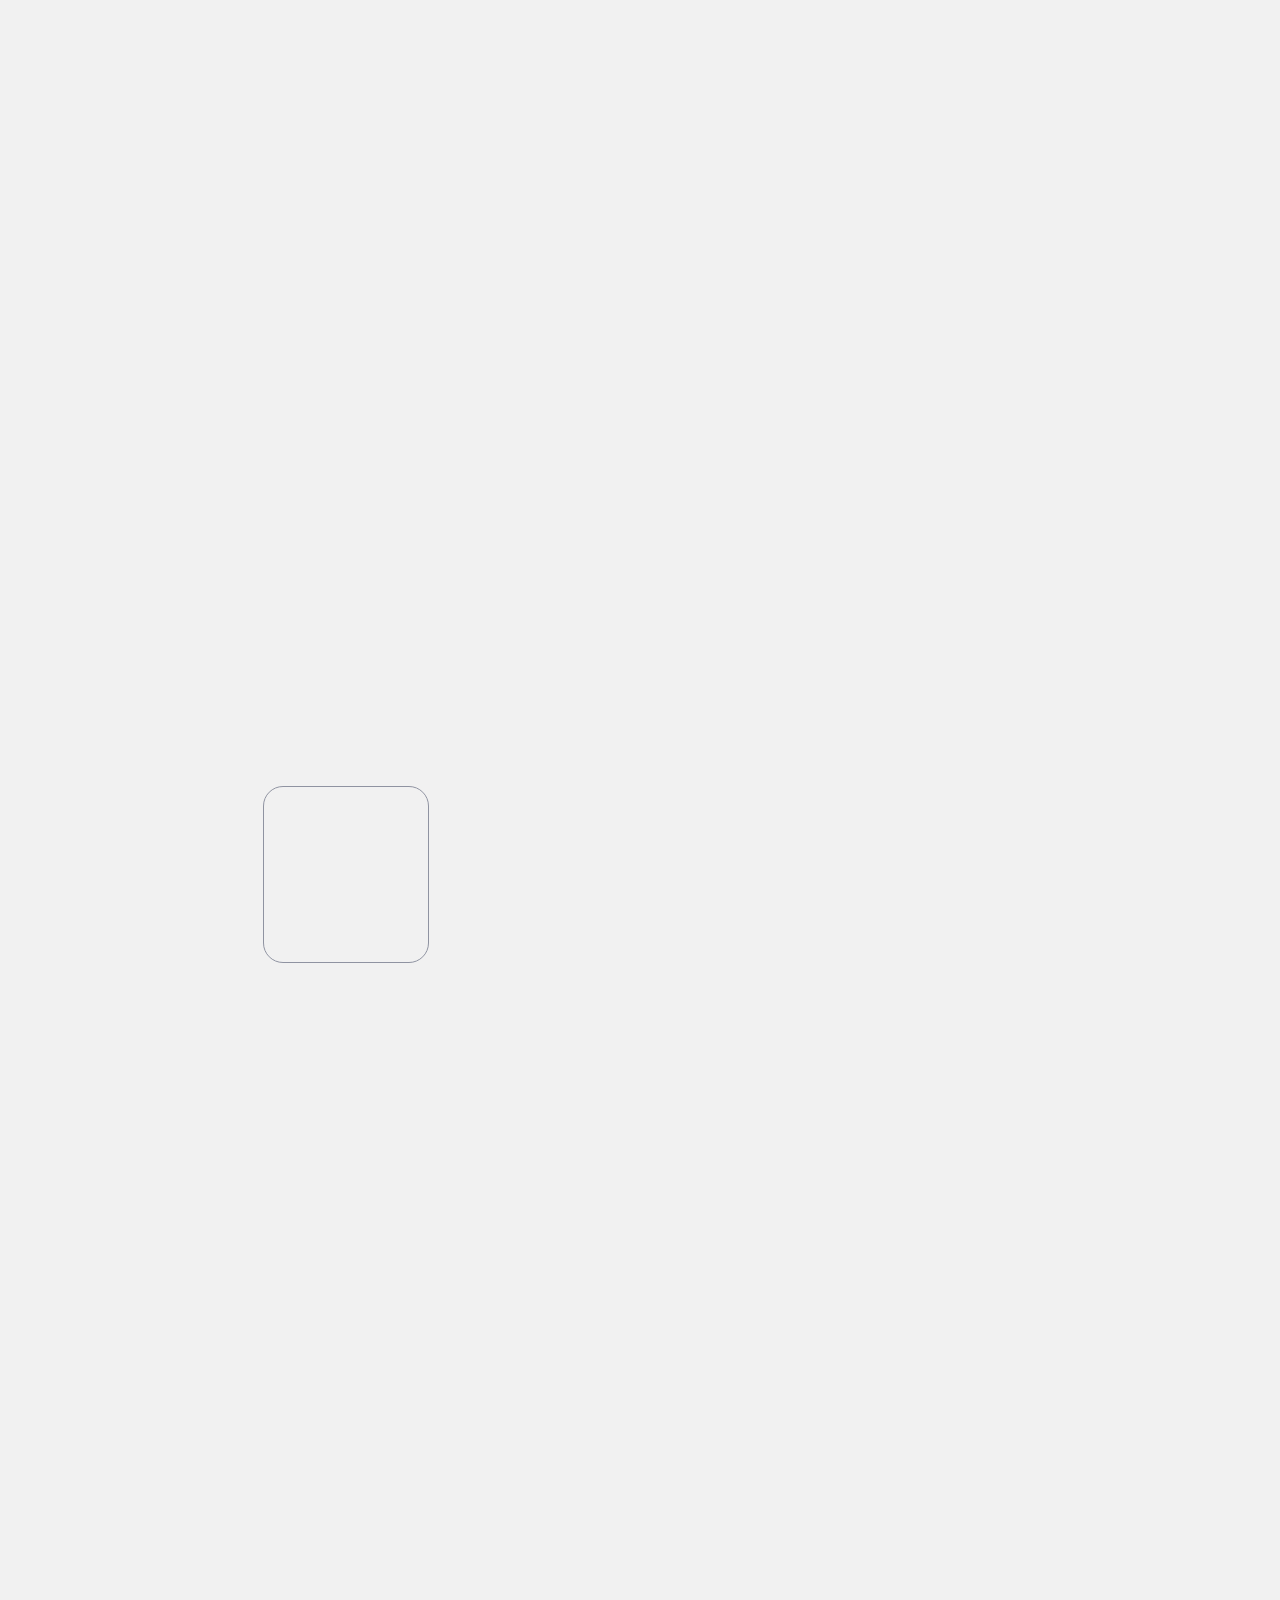
==== commit 47dc68be: "Page d'accueil : accroche sobre, sans « Bonjour » ni texte animé Co-Authored-By: Claude Opus 5.5 <no" ====
--- a/index.html
+++ b/index.html
@@ -330,14 +330,8 @@
               <div class="col-12 col-xl-8 full-height-desktop">
                 <div id="headline" class="hero-copy hero-copy--compact d-flex align-items-start flex-column page-ready-group">
                   <h1 class="hero-copy__title page-ready-item"><span class="sr-only">Lucas Thevenet, administrateur systèmes &amp; réseaux en alternance – cybersécurité des infrastructures. </span>Systèmes, réseaux, cybersécurité</h1>
-                  <p class="hero-copy__lead hero-copy__lead--spaced typing-text page-ready-item">Bonjour ! Je suis Lucas Thevenet
-                    <br>
-                    <span id="typed-strings">
-                      <b>Administrateur systèmes &amp; réseaux</b>
-                      <b>Alternant chez Ordiservices</b>
-                      <b>Cybersécurité des infrastructures</b>
-                    </span>
-                    <span id="typed"></span>
+                  <p class="hero-copy__lead hero-copy__lead--spaced page-ready-item">Lucas Thevenet<br>
+                    Administrateur systèmes &amp; réseaux en alternance
                   </p>
                 </div>
               </div>
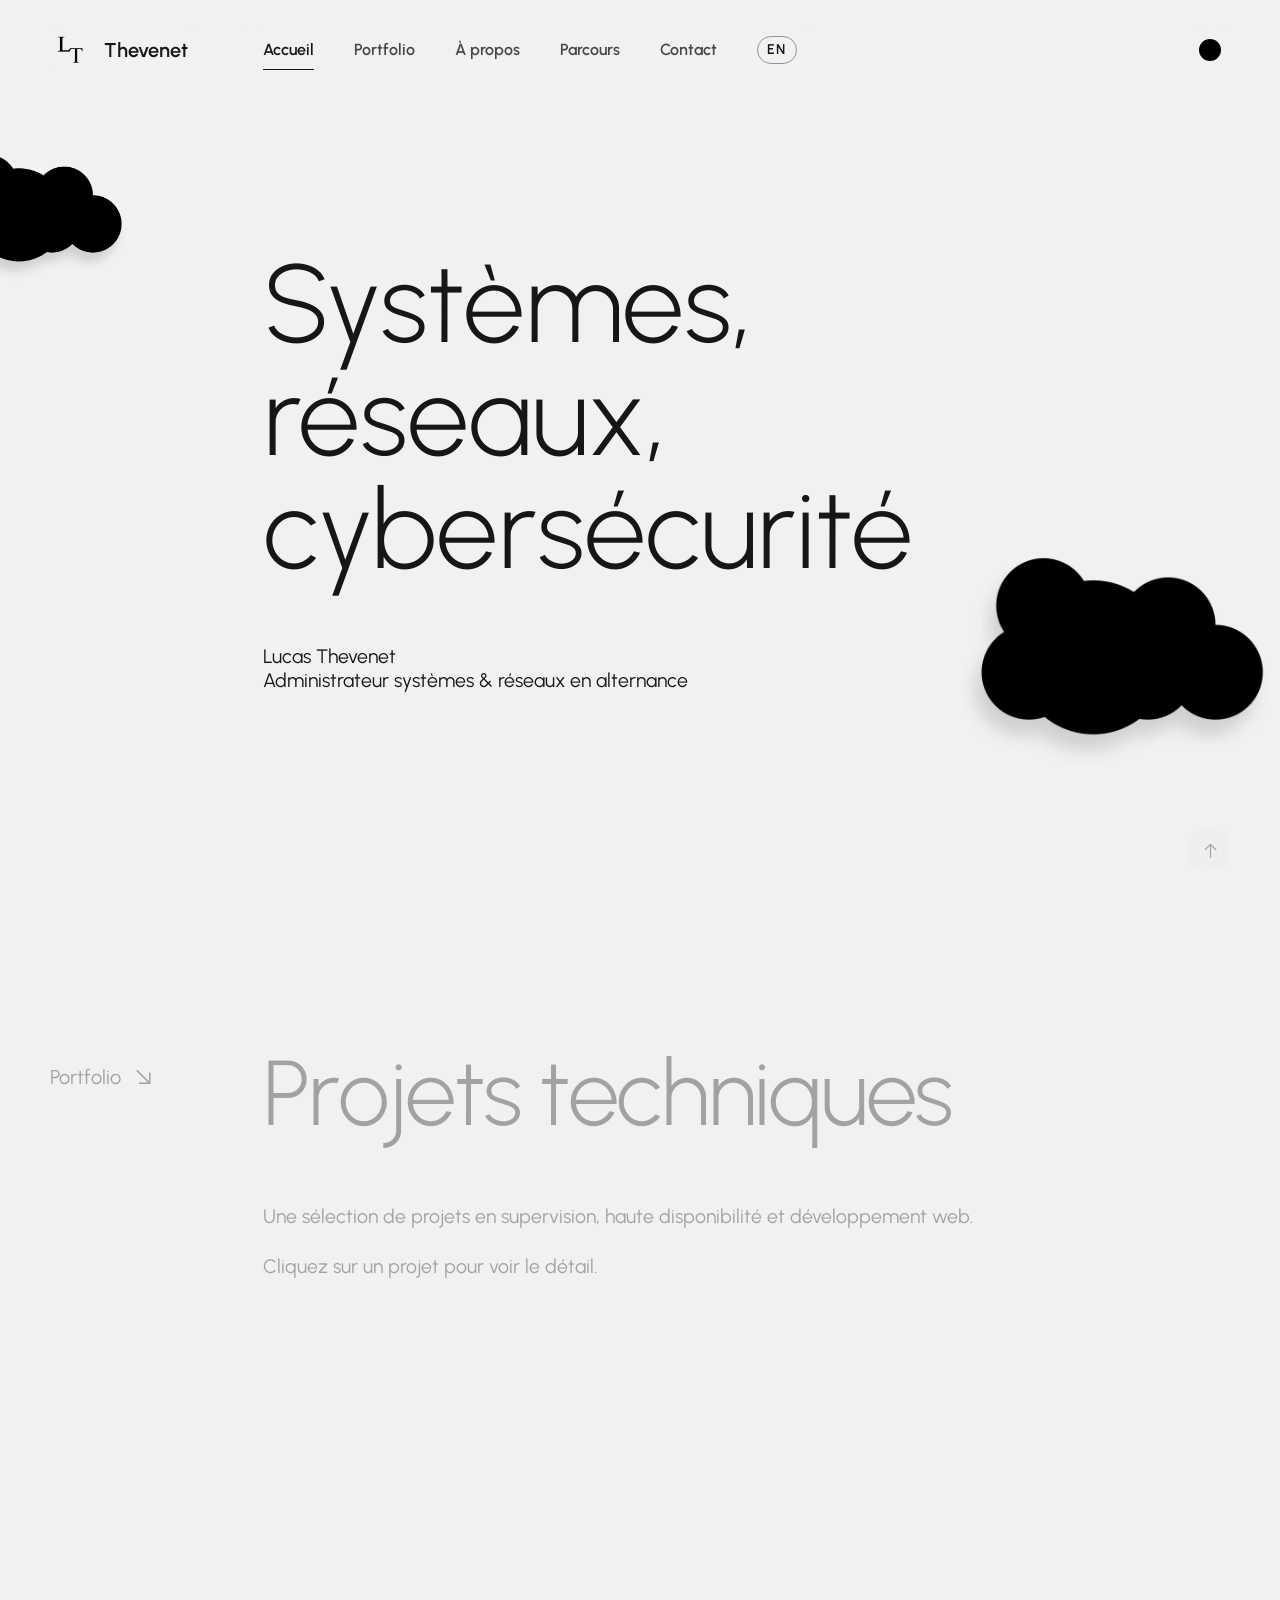
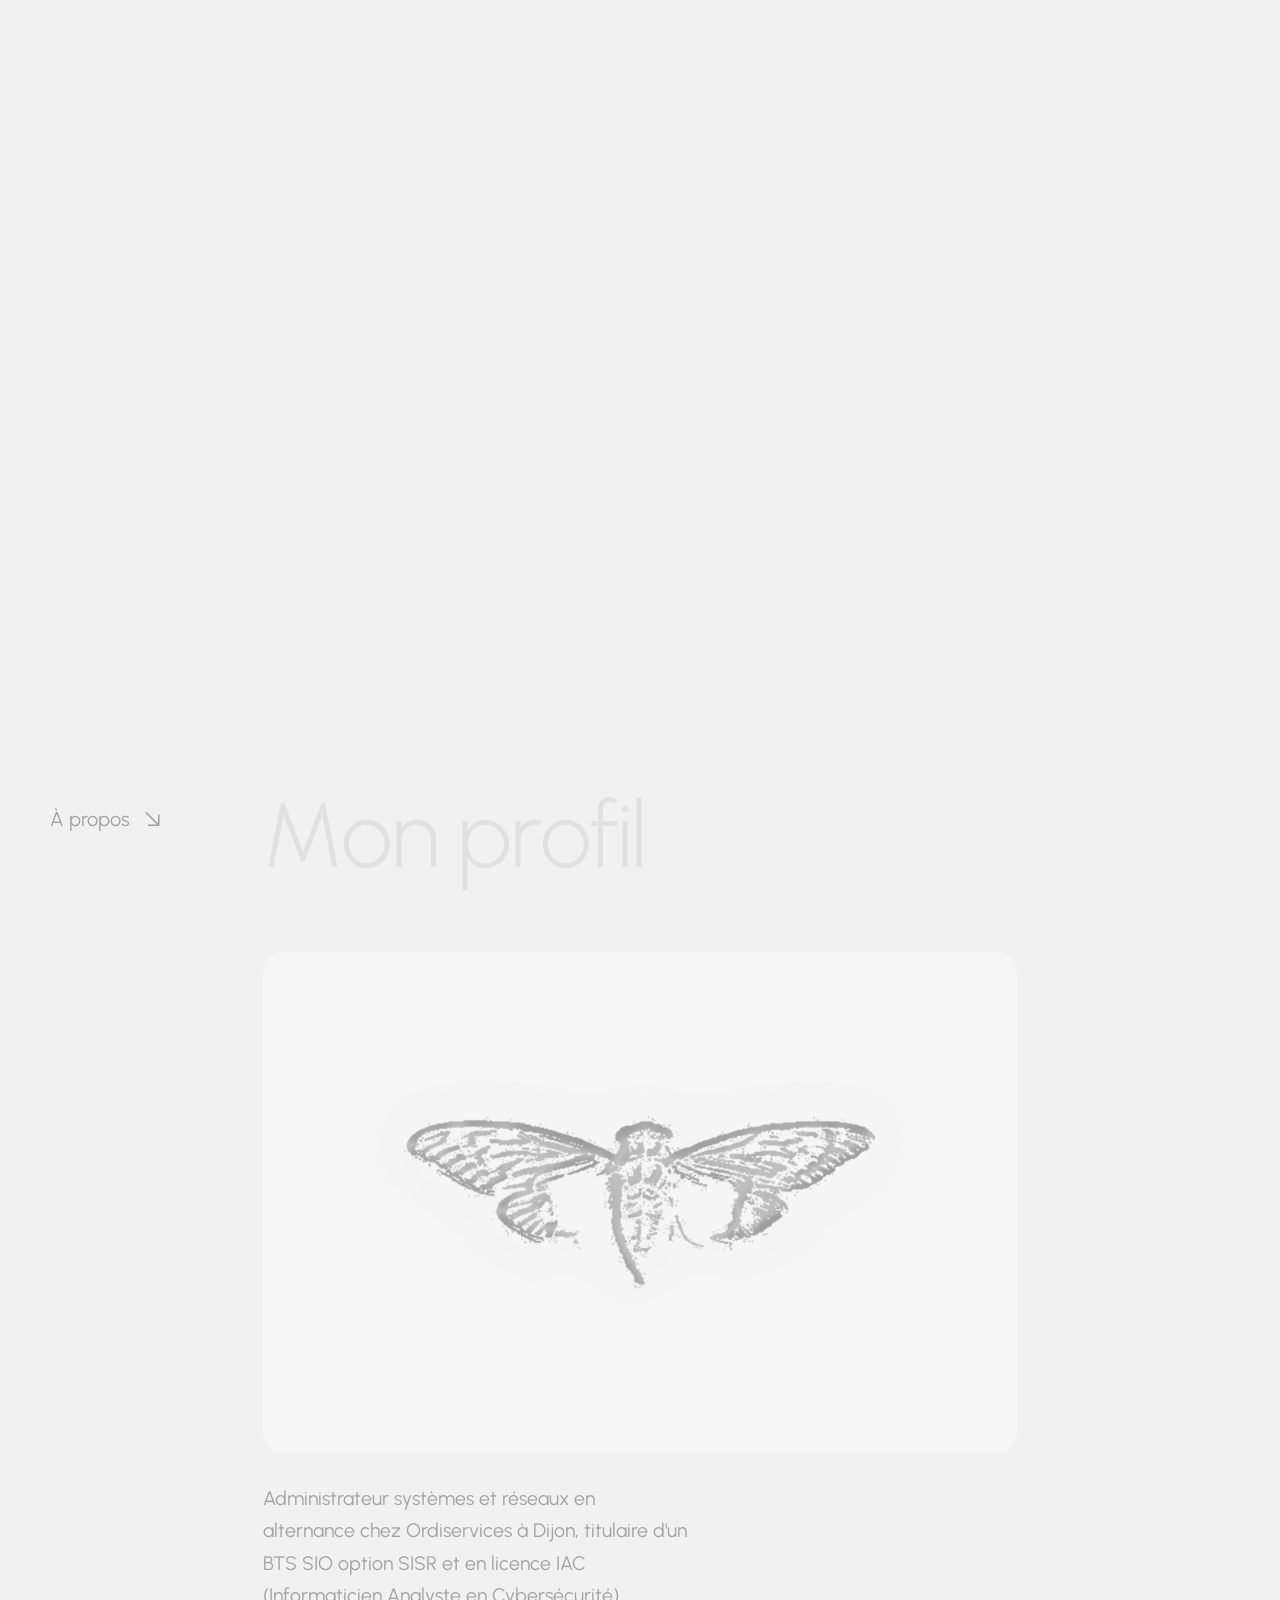
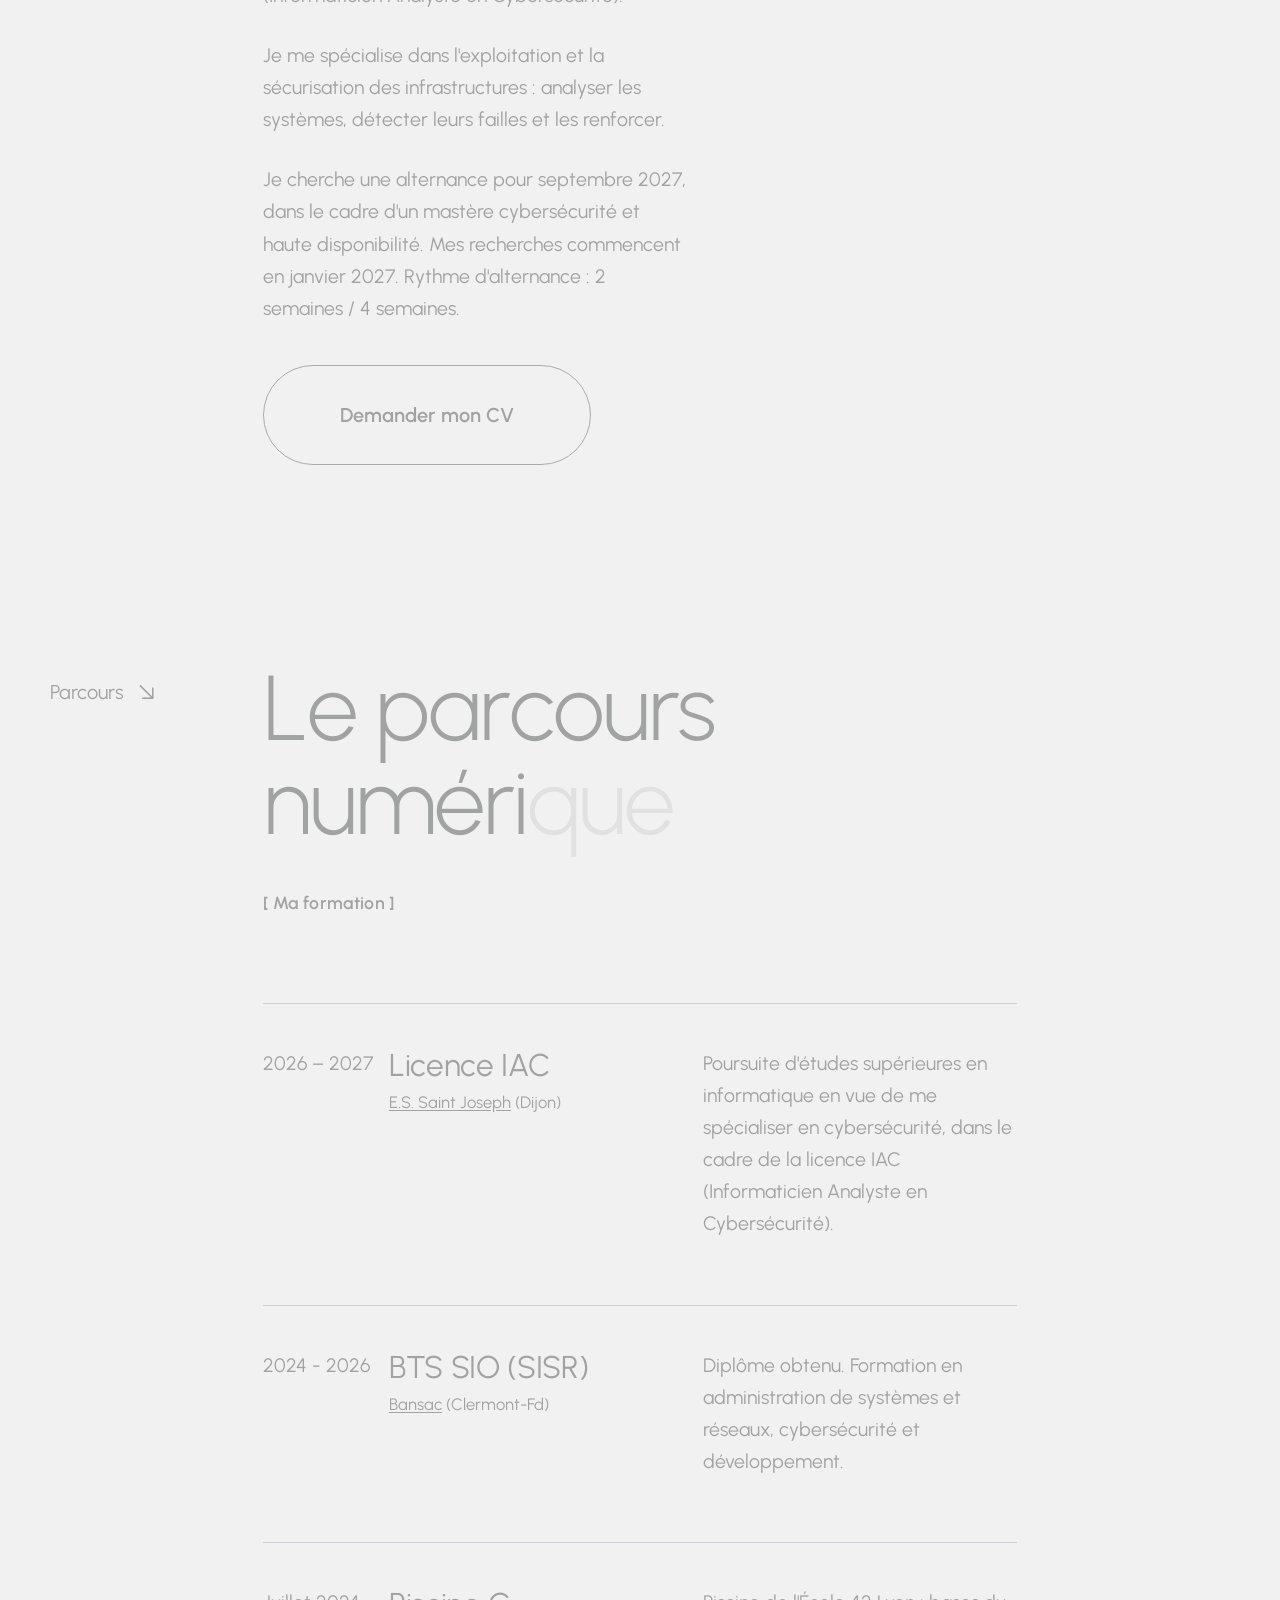
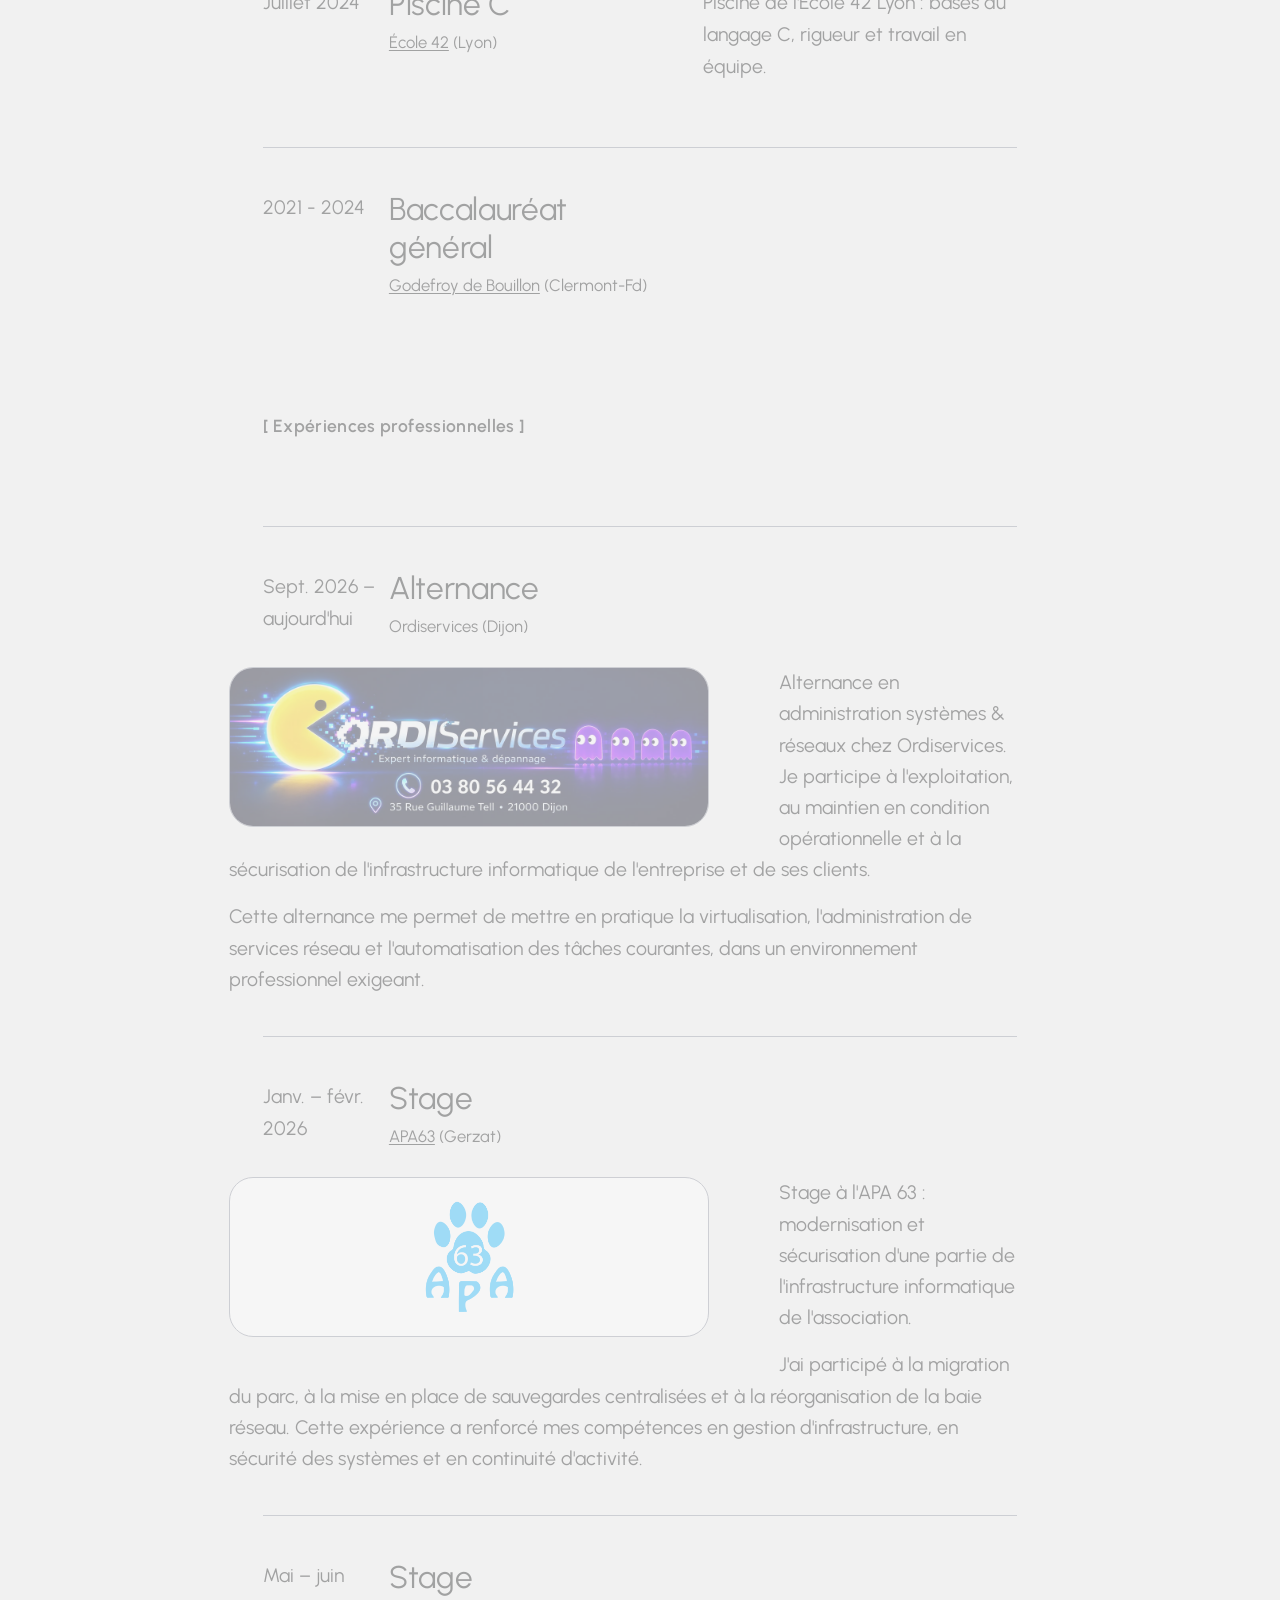
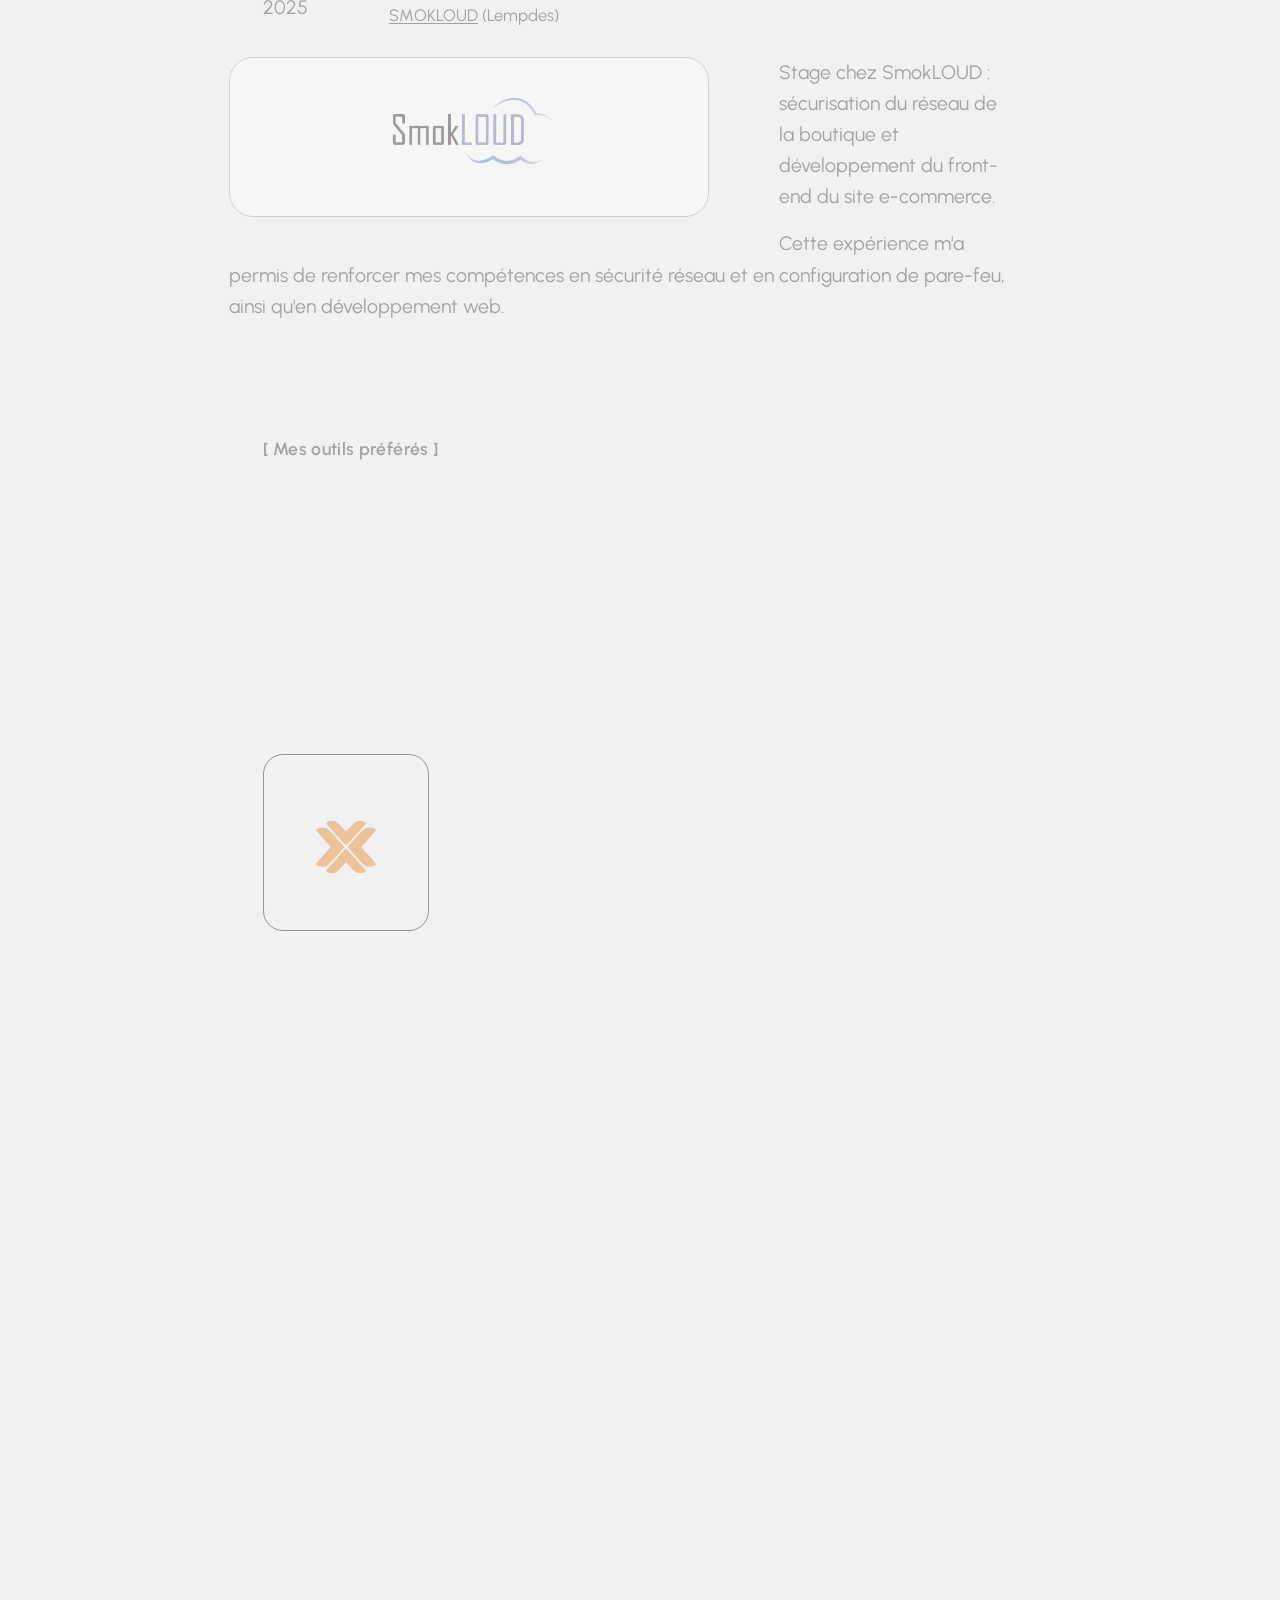
==== commit a948bed3: "Card projet Proxmox VE et reformulation de « Mon profil » Co-Authored-By: Claude Opus 5.5 <noreply@a" ====
--- a/index.html
+++ b/index.html
@@ -217,6 +217,21 @@
           "position": 3,
           "item": {
             "@type": "CreativeWork",
+            "name": "Virtualisation avec Proxmox VE",
+            "description": "Déploiement et administration d'un environnement de virtualisation avec Proxmox VE : création et gestion de machines virtuelles et de conteneurs.",
+            "image": "https://www.thevenet.eu/img/portfolio/Proxmox.png",
+            "creator": {
+              "@id": "https://www.thevenet.eu/#person"
+            },
+            "keywords": "Proxmox VE, Linux",
+            "genre": "Virtualisation"
+          }
+        },
+        {
+          "@type": "ListItem",
+          "position": 4,
+          "item": {
+            "@type": "CreativeWork",
             "name": "OfisHelper",
             "description": "Application web d'aide à la rédaction et au résumé d'e-mails, basée sur l'API GPT, avec paiement en ligne et base de données.",
             "image": "https://www.thevenet.eu/img/portfolio/Ofishelper.webp",
@@ -407,6 +422,23 @@
                           <h3 class="project-card__title">Haute disponibilité avec Kubernetes</h3>
                         </figure>
                         <figure class="col-12 col-md-6 project-card grid-item reveal-grid-2">
+                          <a href="img/portfolio/Proxmox.png" data-image="img/portfolio/Proxmox.png" class="project-card__media" data-size="1200x800">
+                            <img src="img/portfolio/Proxmox.png" class="project-card__image" width="1200" height="800" decoding="async" alt="Logo Proxmox">
+                          </a>
+                          <figcaption class="project-card__details">
+                            <h5>Virtualisation avec Proxmox VE
+                              <small>Virtualisation</small>
+                            </h5>
+                            <div class="project-card__copy">
+                              <p class="text-small">
+                                Déploiement et administration d'un environnement de virtualisation avec Proxmox VE : création et gestion de machines virtuelles et de conteneurs.
+                              </p>
+                              <p class="project-card__meta text-small">Outils : Proxmox VE, Linux</p>
+                            </div>
+                          </figcaption>
+                          <h3 class="project-card__title">Virtualisation avec Proxmox VE</h3>
+                        </figure>
+                        <figure class="col-12 col-md-6 project-card grid-item reveal-grid-2">
                           <a href="img/portfolio/Ofishelper.webp" data-image="img/portfolio/Ofishelper.webp" class="project-card__media" data-size="1400x1050">
                             <img src="img/portfolio/Ofishelper.webp" class="project-card__image" width="1400" height="1050" decoding="async" alt="Illustration d'un petit robot en carton qui trie des papiers, mascotte de l'application de productivité OfisHelper">
                           </a>
@@ -473,7 +505,7 @@
               
                         <div class="col-12 col-md-8 col-lg-7 col-xxl-9 grid-item about-story section-column--compact">
                           <p class="about-story__text text-relaxed reveal-up">Administrateur systèmes et réseaux en alternance chez Ordiservices à Dijon, titulaire d'un BTS SIO option SISR et en licence IAC (Informaticien Analyste en Cybersécurité).</p>
-                          <p class="about-story__text text-relaxed reveal-up">Ce qui m'intéresse : l'exploitation et la sécurisation des infrastructures. Comprendre le fonctionnement des systèmes, repérer leurs faiblesses et les renforcer.</p>
+                          <p class="about-story__text text-relaxed reveal-up">Je me spécialise dans l'exploitation et la sécurisation des infrastructures : analyser les systèmes, détecter leurs failles et les renforcer.</p>
                           <p class="about-story__text text-relaxed reveal-up">Je cherche une alternance pour septembre 2027, dans le cadre d'un mastère cybersécurité et haute disponibilité. Mes recherches commencent en janvier 2027. Rythme d'alternance : 2 semaines / 4 semaines.</p>
                           <div class="btn-group about-story__actions reveal-up">
                             <a class="btn btn--primary btn-hover" href="#contact" data-e="eGgxd2hxaHloa3dDdmVybQ==" title="Demander le CV de Lucas Thevenet par e-mail">
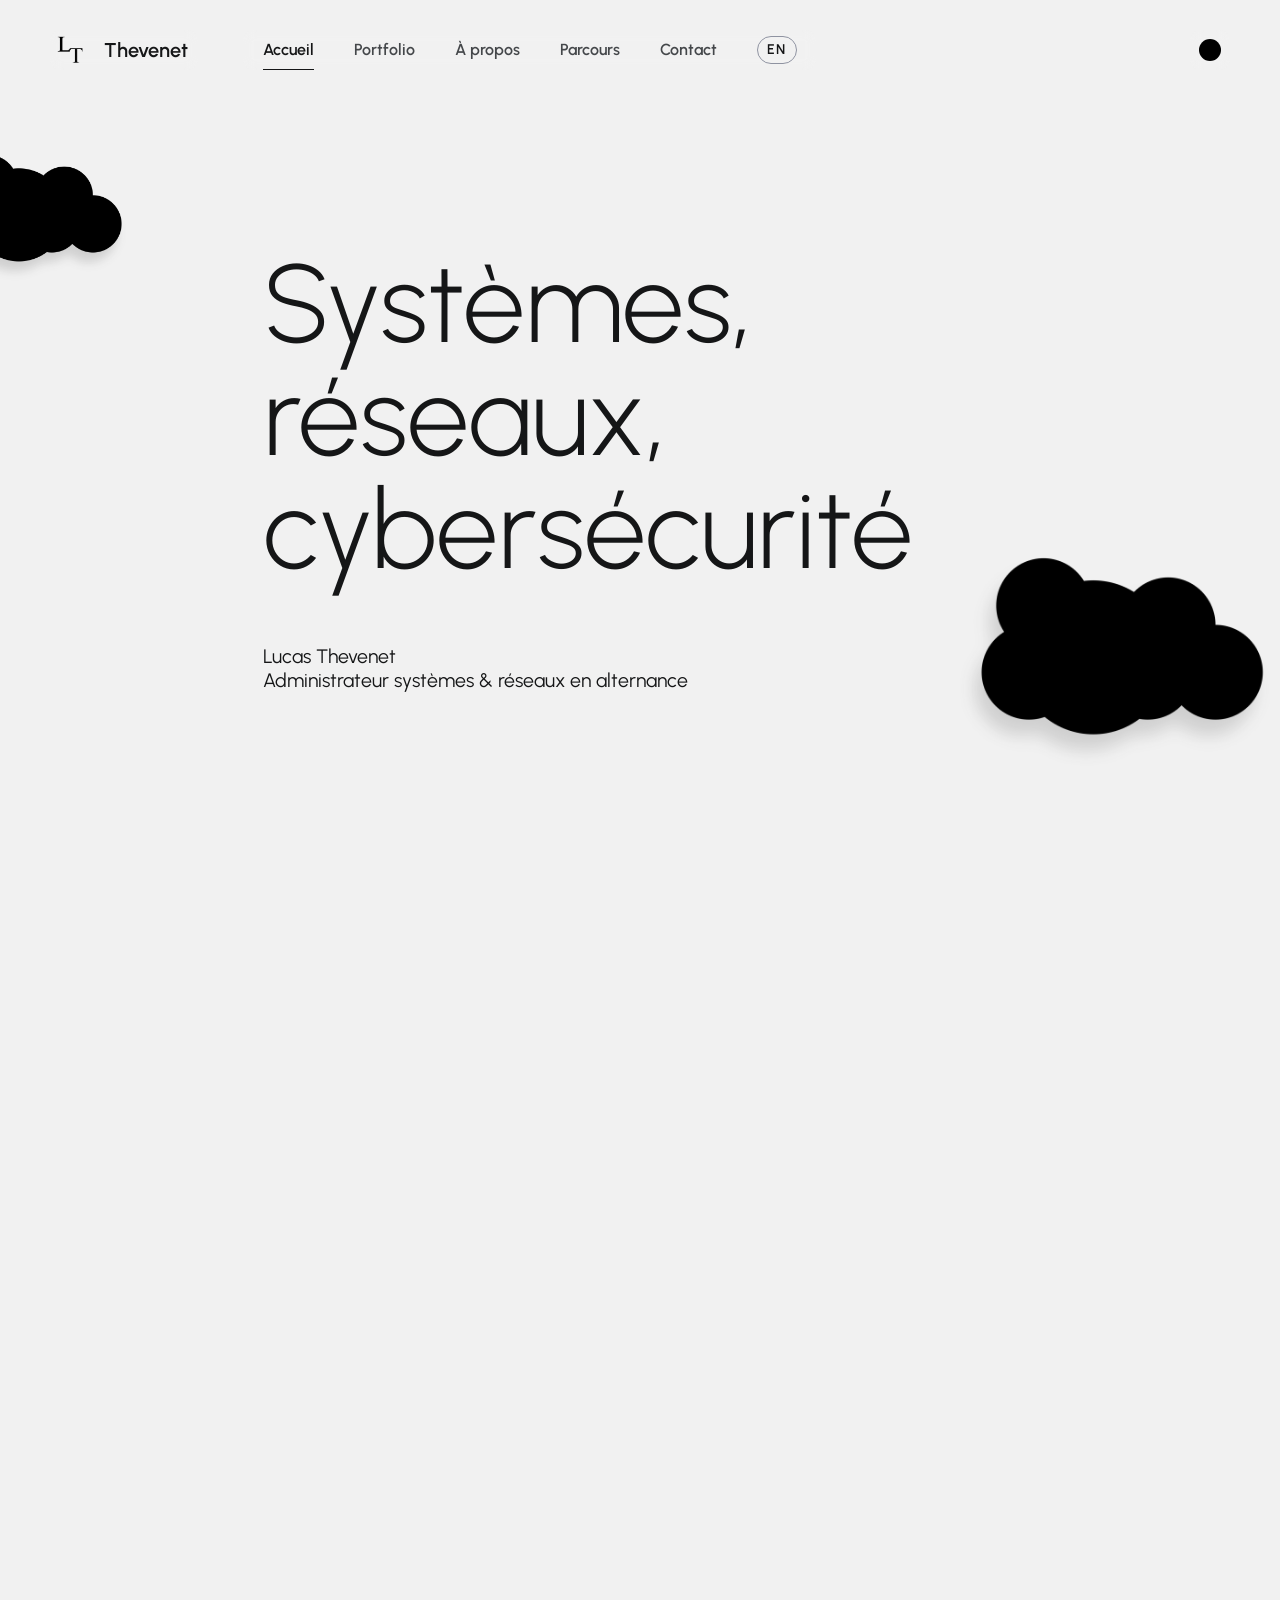
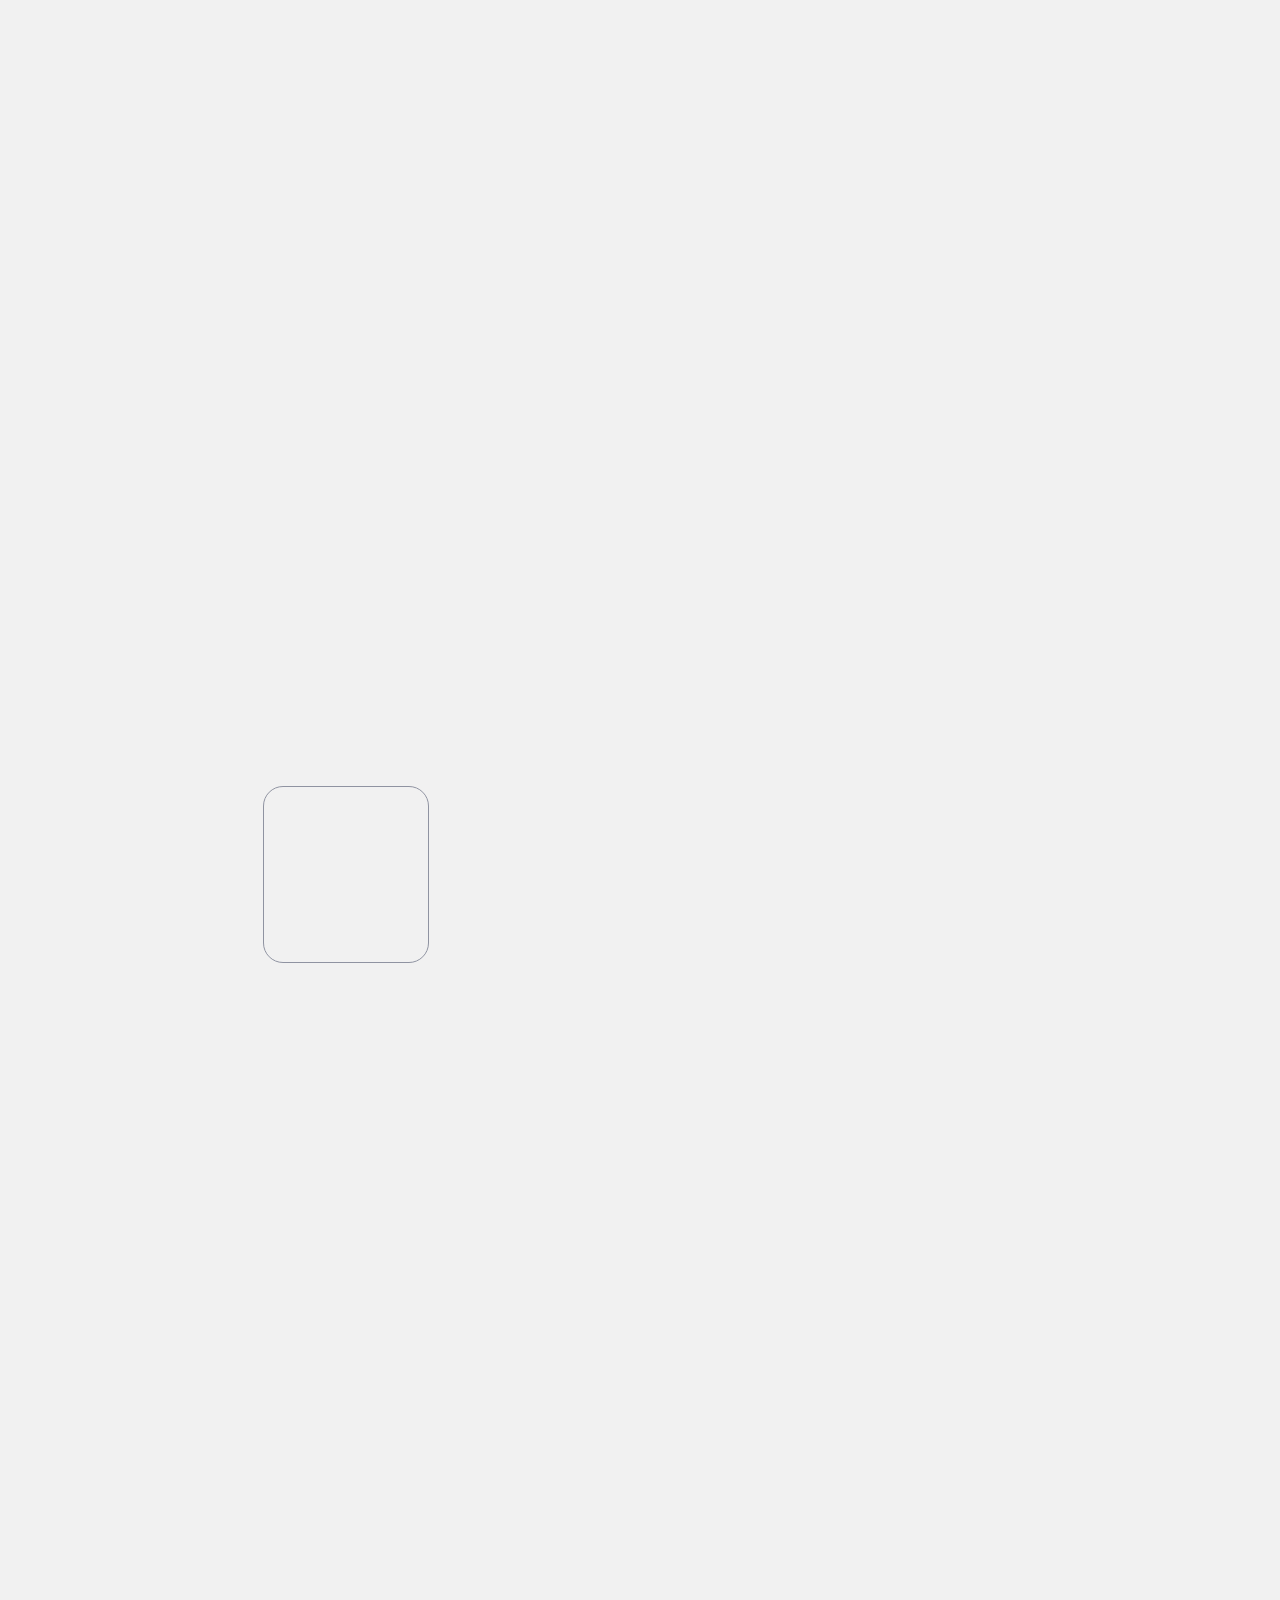
==== commit 91240f2e: "Textes sans deux-points dans les phrases (FR + EN) Co-Authored-By: Claude Opus 5.5 <noreply@anthropi" ====
--- a/index.html
+++ b/index.html
@@ -188,7 +188,7 @@
           "item": {
             "@type": "CreativeWork",
             "name": "Déploiement de Wazuh & supervision de la sécurité",
-            "description": "Mise en place d'une supervision centralisée avec Wazuh dans le cadre d'un projet de cours : collecte des journaux de systèmes Linux et Windows, détection des menaces et création d'alertes en temps réel.",
+            "description": "Mise en place d'une supervision centralisée avec Wazuh dans le cadre d'un projet de cours, avec collecte des journaux de systèmes Linux et Windows, détection des menaces et alertes en temps réel.",
             "image": "https://www.thevenet.eu/img/portfolio/Wazuh.png",
             "creator": {
               "@id": "https://www.thevenet.eu/#person"
@@ -218,7 +218,7 @@
           "item": {
             "@type": "CreativeWork",
             "name": "Virtualisation avec Proxmox VE",
-            "description": "Déploiement et administration d'un environnement de virtualisation avec Proxmox VE : création et gestion de machines virtuelles et de conteneurs.",
+            "description": "Déploiement et administration d'un environnement de virtualisation sous Proxmox VE, avec création et gestion de machines virtuelles et de conteneurs.",
             "image": "https://www.thevenet.eu/img/portfolio/Proxmox.png",
             "creator": {
               "@id": "https://www.thevenet.eu/#person"
@@ -397,7 +397,7 @@
                             </h5>
                             <div class="project-card__copy">
                               <p class="text-small">
-                                Mise en place d'une supervision centralisée avec Wazuh dans le cadre d'un projet de cours : collecte des journaux de systèmes Linux et Windows, détection des menaces et création d'alertes en temps réel.
+                                Mise en place d'une supervision centralisée avec Wazuh dans le cadre d'un projet de cours, avec collecte des journaux de systèmes Linux et Windows, détection des menaces et alertes en temps réel.
                               </p>
                               <p class="project-card__meta text-small">Outils : Wazuh, Elasticsearch, Linux, Windows</p>
                             </div>
@@ -431,7 +431,7 @@
                             </h5>
                             <div class="project-card__copy">
                               <p class="text-small">
-                                Déploiement et administration d'un environnement de virtualisation avec Proxmox VE : création et gestion de machines virtuelles et de conteneurs.
+                                Déploiement et administration d'un environnement de virtualisation sous Proxmox VE, avec création et gestion de machines virtuelles et de conteneurs.
                               </p>
                               <p class="project-card__meta text-small">Outils : Proxmox VE, Linux</p>
                             </div>
@@ -505,8 +505,8 @@
               
                         <div class="col-12 col-md-8 col-lg-7 col-xxl-9 grid-item about-story section-column--compact">
                           <p class="about-story__text text-relaxed reveal-up">Administrateur systèmes et réseaux en alternance chez Ordiservices à Dijon, titulaire d'un BTS SIO option SISR et en licence IAC (Informaticien Analyste en Cybersécurité).</p>
-                          <p class="about-story__text text-relaxed reveal-up">Je me spécialise dans l'exploitation et la sécurisation des infrastructures : analyser les systèmes, détecter leurs failles et les renforcer.</p>
-                          <p class="about-story__text text-relaxed reveal-up">Je cherche une alternance pour septembre 2027, dans le cadre d'un mastère cybersécurité et haute disponibilité. Mes recherches commencent en janvier 2027. Rythme d'alternance : 2 semaines / 4 semaines.</p>
+                          <p class="about-story__text text-relaxed reveal-up">Je me spécialise dans l'exploitation et la sécurisation des infrastructures, de l'analyse des systèmes à leur renforcement.</p>
+                          <p class="about-story__text text-relaxed reveal-up">Je cherche une alternance pour septembre 2027, dans le cadre d'un mastère cybersécurité et haute disponibilité. Mes recherches commencent en janvier 2027. Le rythme d'alternance est de 2 semaines / 4 semaines.</p>
                           <div class="btn-group about-story__actions reveal-up">
                             <a class="btn btn--primary btn-hover" href="#contact" data-e="eGgxd2hxaHloa3dDdmVybQ==" title="Demander le CV de Lucas Thevenet par e-mail">
                               <em></em>
@@ -604,7 +604,7 @@
                           </p>
                         </div>
                         <div class="col-12 col-md-4 col-lg-5">
-                          <p class="timeline__description text-relaxed reveal-up">Piscine de l'École 42 Lyon : bases du langage C, rigueur et travail en équipe.</p>
+                          <p class="timeline__description text-relaxed reveal-up">La Piscine de l'École 42 Lyon m'a apporté les bases du langage C, de la rigueur et l'habitude du travail en équipe.</p>
                         </div>
                       </div>
                       <div class="timeline-divider reveal-up"></div>
@@ -668,7 +668,7 @@
                               <div class="timeline__company-media">
                                 <img src="img/portfolio/apa63.png" alt="Logo APA 63">
                               </div>
-                              <p>Stage à l'APA 63 : modernisation et sécurisation d'une partie de l'infrastructure informatique de l'association.</p>
+                              <p>Stage à l'APA 63, consacré à la modernisation et à la sécurisation d'une partie de l'infrastructure informatique de l'association.</p>
                               <p>J'ai participé à la migration du parc, à la mise en place de sauvegardes centralisées et à la réorganisation de la baie réseau. Cette expérience a renforcé mes compétences en gestion d'infrastructure, en sécurité des systèmes et en continuité d'activité.</p>
                             </div>
                           </div>
@@ -691,7 +691,7 @@
                               <div class="timeline__company-media">
                                 <img src="img/portfolio/Smokloud.png" alt="Logo SmokLOUD">
                               </div>
-                              <p>Stage chez SmokLOUD : sécurisation du réseau de la boutique et développement du front-end du site e-commerce.</p>
+                              <p>Stage chez SmokLOUD, consacré à la sécurisation du réseau de la boutique et au développement du front-end du site e-commerce.</p>
                               <p>Cette expérience m'a permis de renforcer mes compétences en sécurité réseau et en configuration de pare-feu, ainsi qu'en développement web.</p>
                             </div>
                           </div>
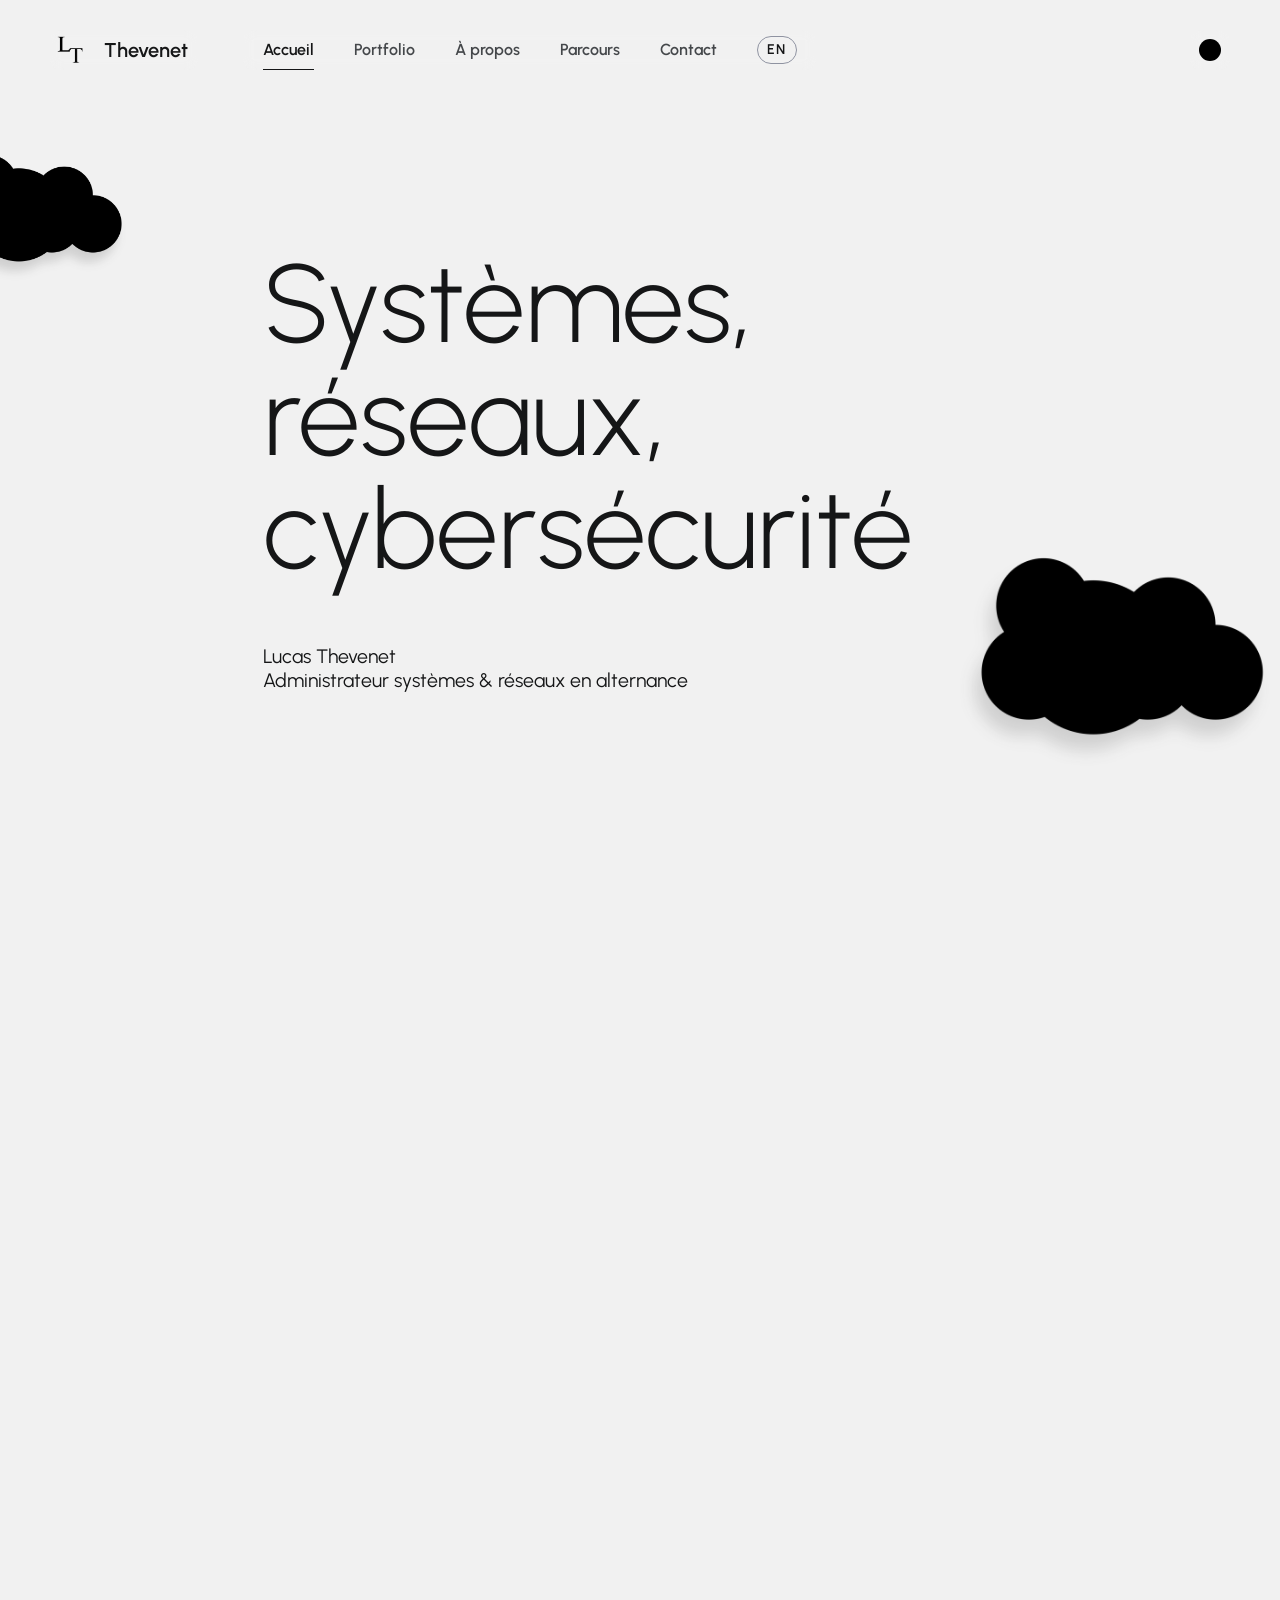
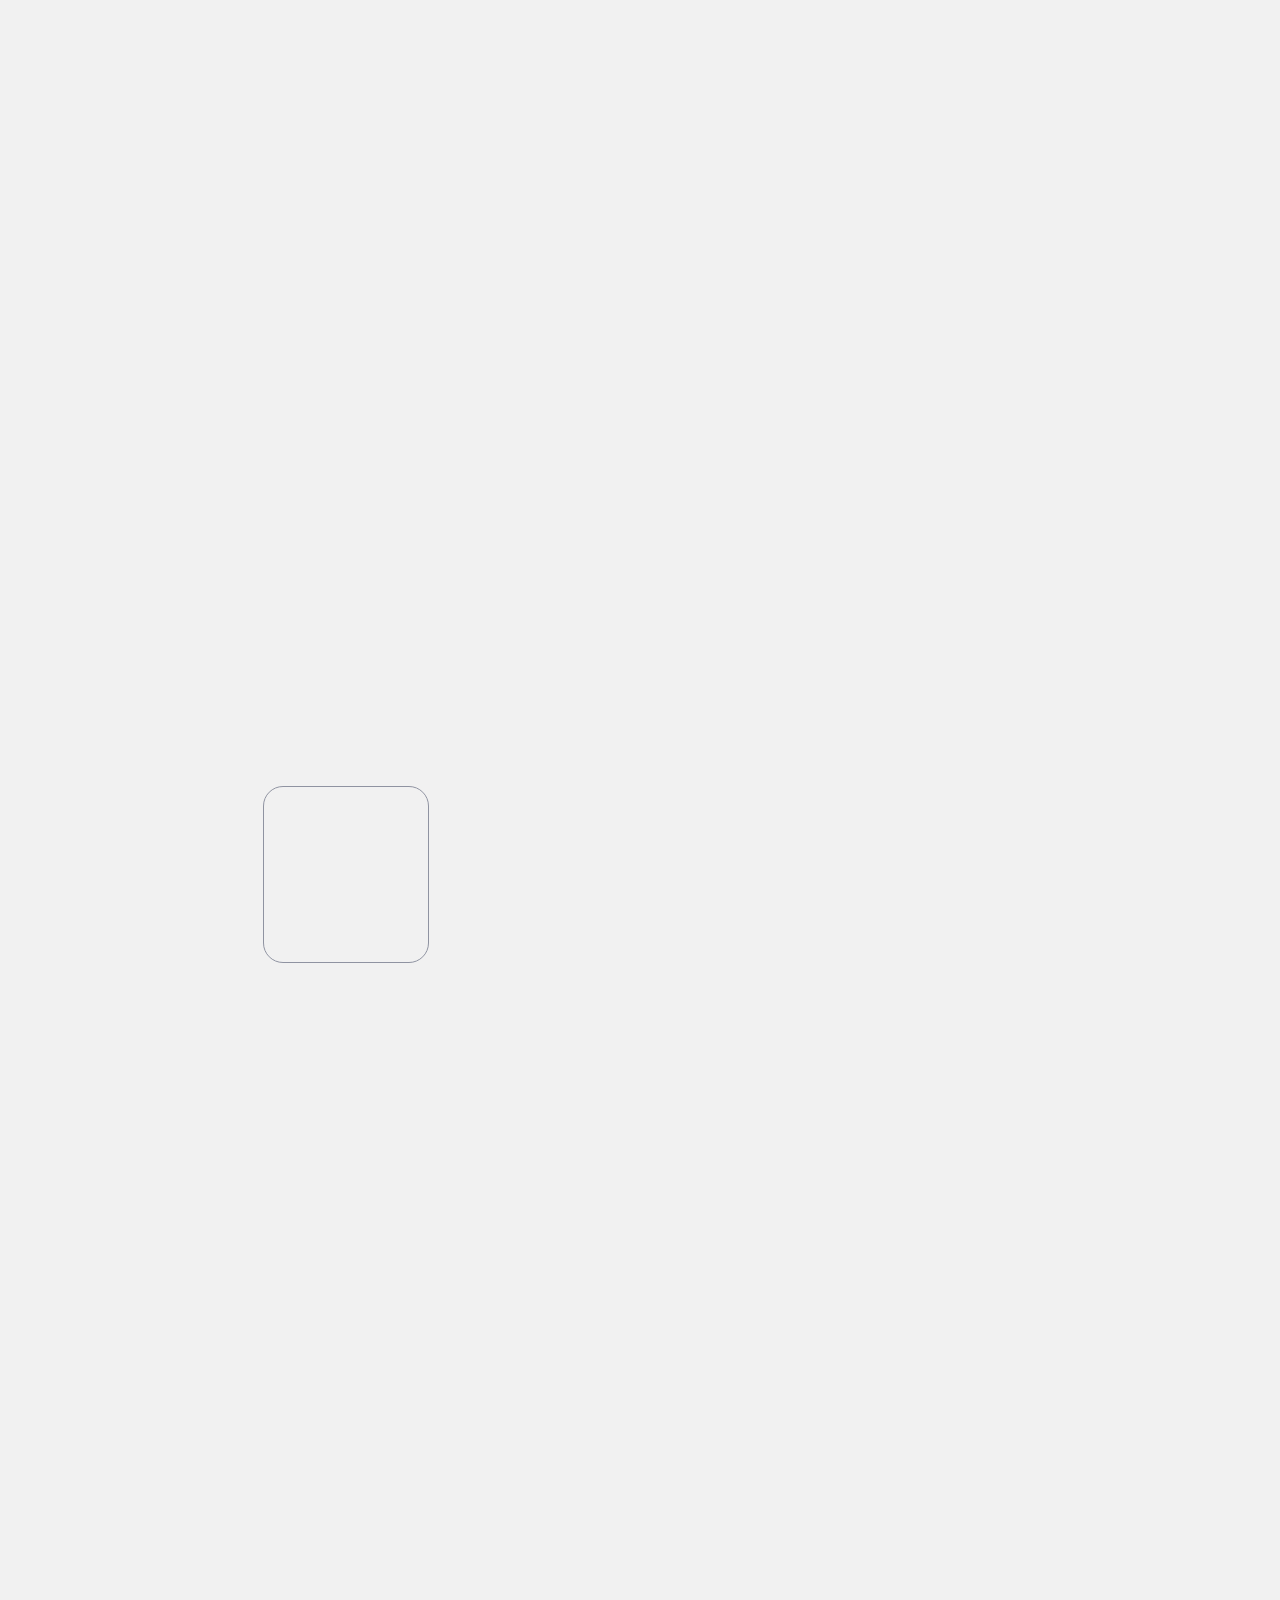
==== commit 00c7f4d9: "SmokLOUD : développement complet du site e-commerce Co-Authored-By: Claude Opus 5.5 <noreply@anthrop" ====
--- a/index.html
+++ b/index.html
@@ -691,7 +691,7 @@
                               <div class="timeline__company-media">
                                 <img src="img/portfolio/Smokloud.png" alt="Logo SmokLOUD">
                               </div>
-                              <p>Stage chez SmokLOUD, consacré à la sécurisation du réseau de la boutique et au développement du front-end du site e-commerce.</p>
+                              <p>Stage chez SmokLOUD, consacré à la sécurisation du réseau de la boutique et au développement complet du site e-commerce.</p>
                               <p>Cette expérience m'a permis de renforcer mes compétences en sécurité réseau et en configuration de pare-feu, ainsi qu'en développement web.</p>
                             </div>
                           </div>
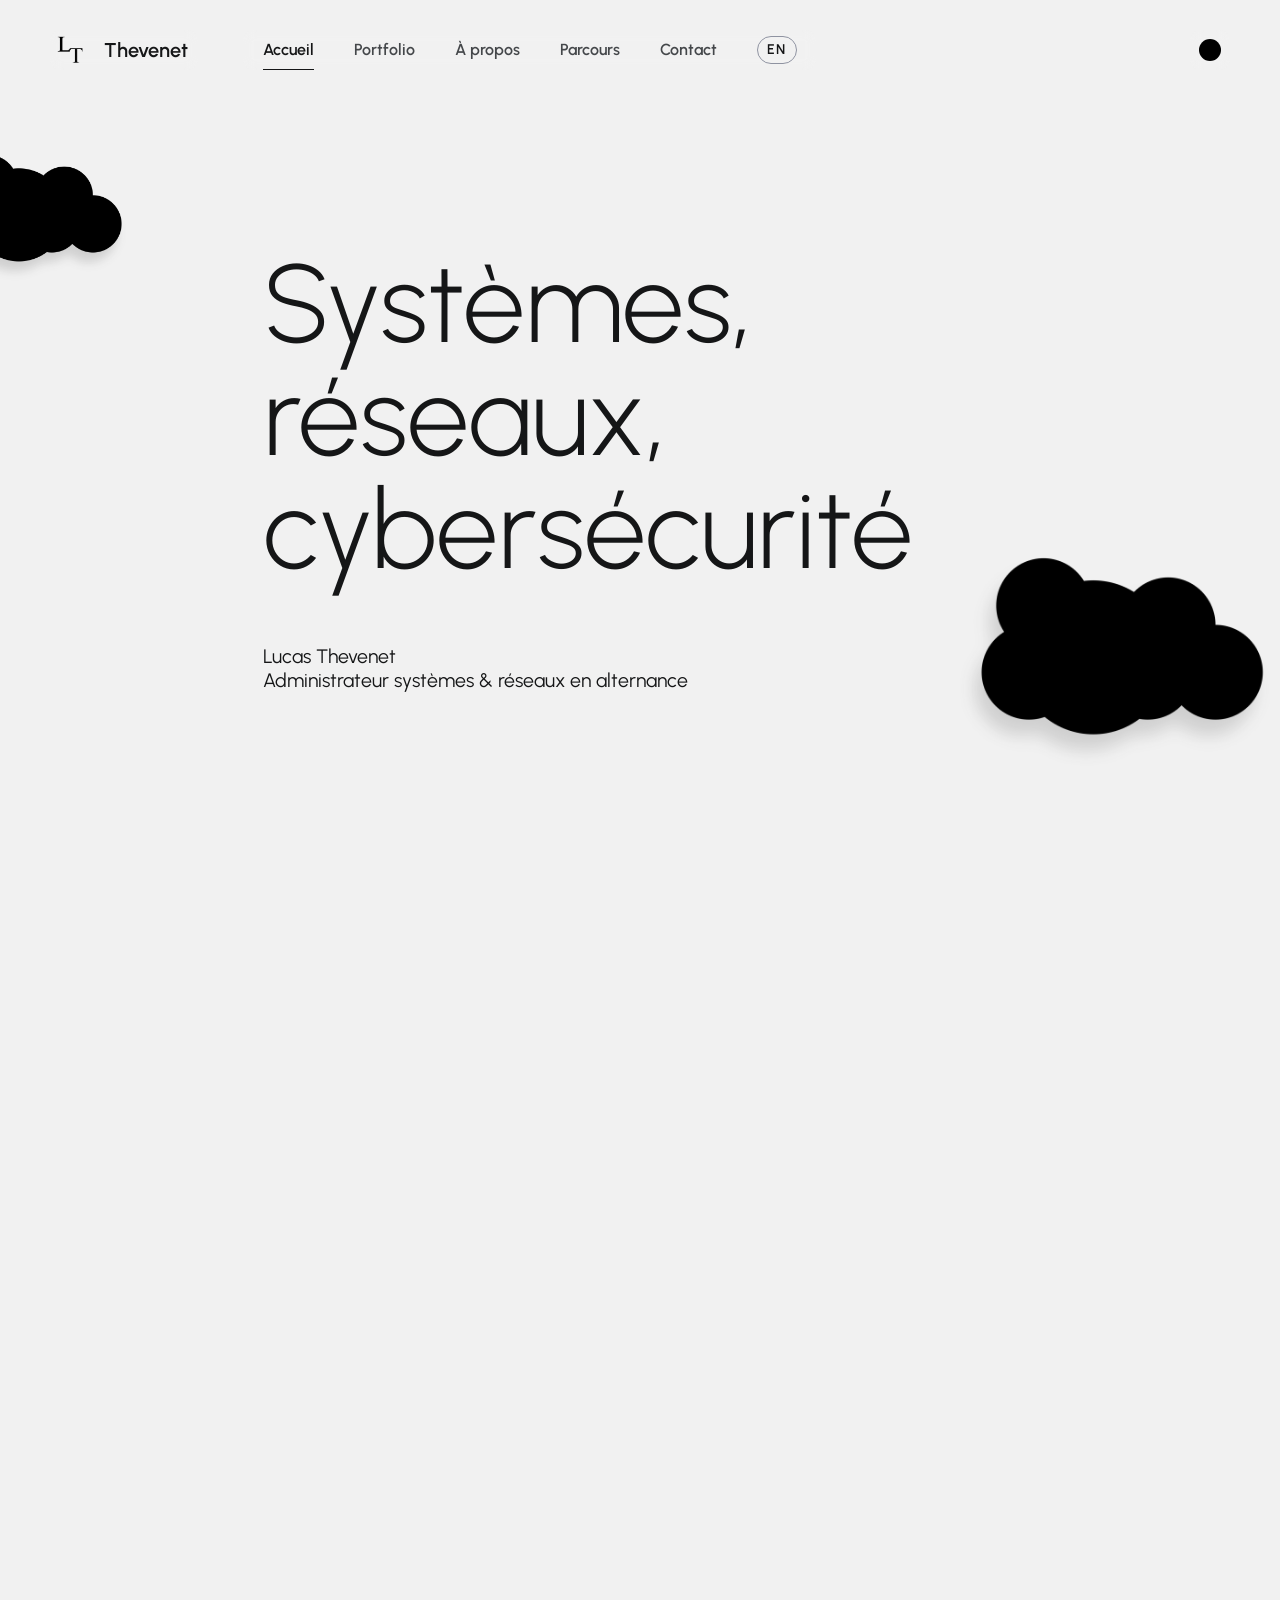
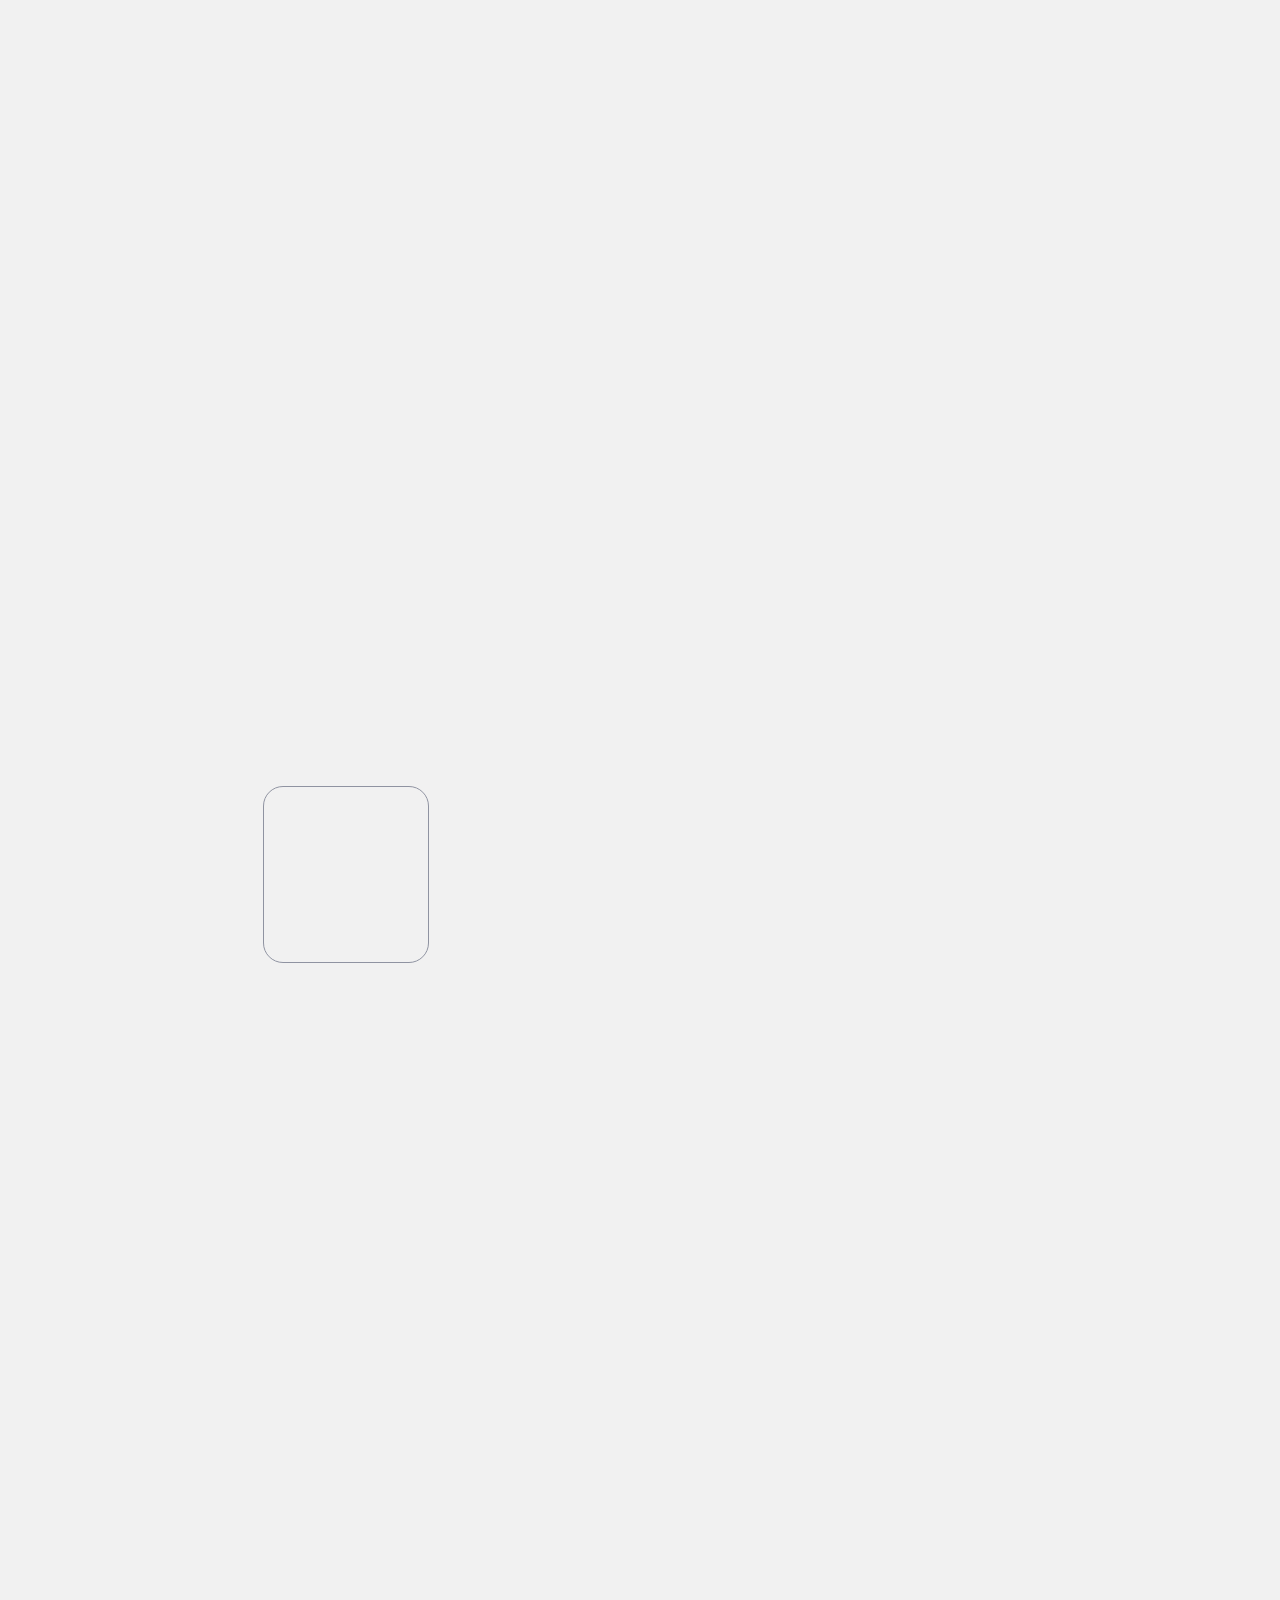
==== commit 709410e9: "Card Proxmox présentée comme labo personnel Co-Authored-By: Claude Opus 5.5 <noreply@anthropic.com>" ====
--- a/index.html
+++ b/index.html
@@ -218,13 +218,13 @@
           "item": {
             "@type": "CreativeWork",
             "name": "Virtualisation avec Proxmox VE",
-            "description": "Déploiement et administration d'un environnement de virtualisation sous Proxmox VE, avec création et gestion de machines virtuelles et de conteneurs.",
+            "description": "Déploiement et administration d'un labo personnel sous Proxmox VE, avec création et gestion de machines virtuelles et de conteneurs.",
             "image": "https://www.thevenet.eu/img/portfolio/Proxmox.png",
             "creator": {
               "@id": "https://www.thevenet.eu/#person"
             },
             "keywords": "Proxmox VE, Linux",
-            "genre": "Virtualisation"
+            "genre": "Labo personnel"
           }
         },
         {
@@ -427,11 +427,11 @@
                           </a>
                           <figcaption class="project-card__details">
                             <h5>Virtualisation avec Proxmox VE
-                              <small>Virtualisation</small>
+                              <small>Labo personnel</small>
                             </h5>
                             <div class="project-card__copy">
                               <p class="text-small">
-                                Déploiement et administration d'un environnement de virtualisation sous Proxmox VE, avec création et gestion de machines virtuelles et de conteneurs.
+                                Déploiement et administration d'un labo personnel sous Proxmox VE, avec création et gestion de machines virtuelles et de conteneurs.
                               </p>
                               <p class="project-card__meta text-small">Outils : Proxmox VE, Linux</p>
                             </div>
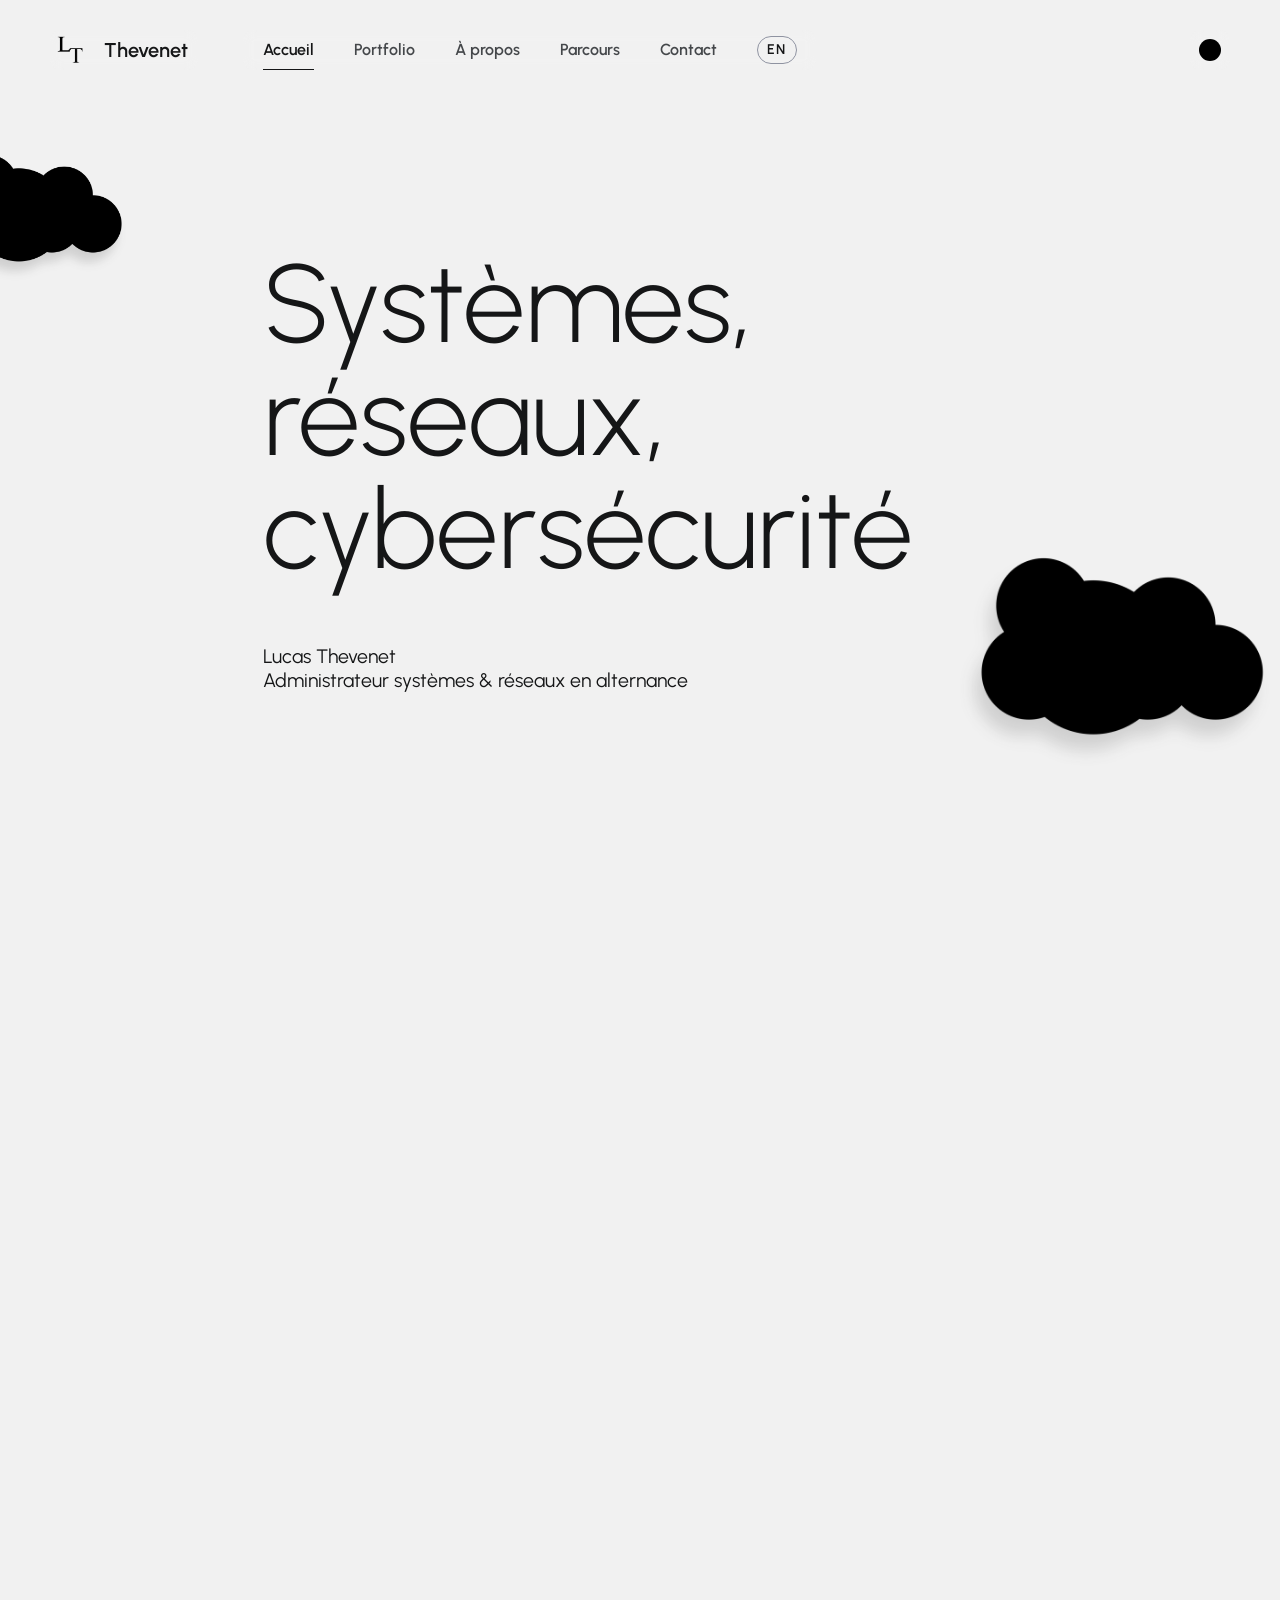
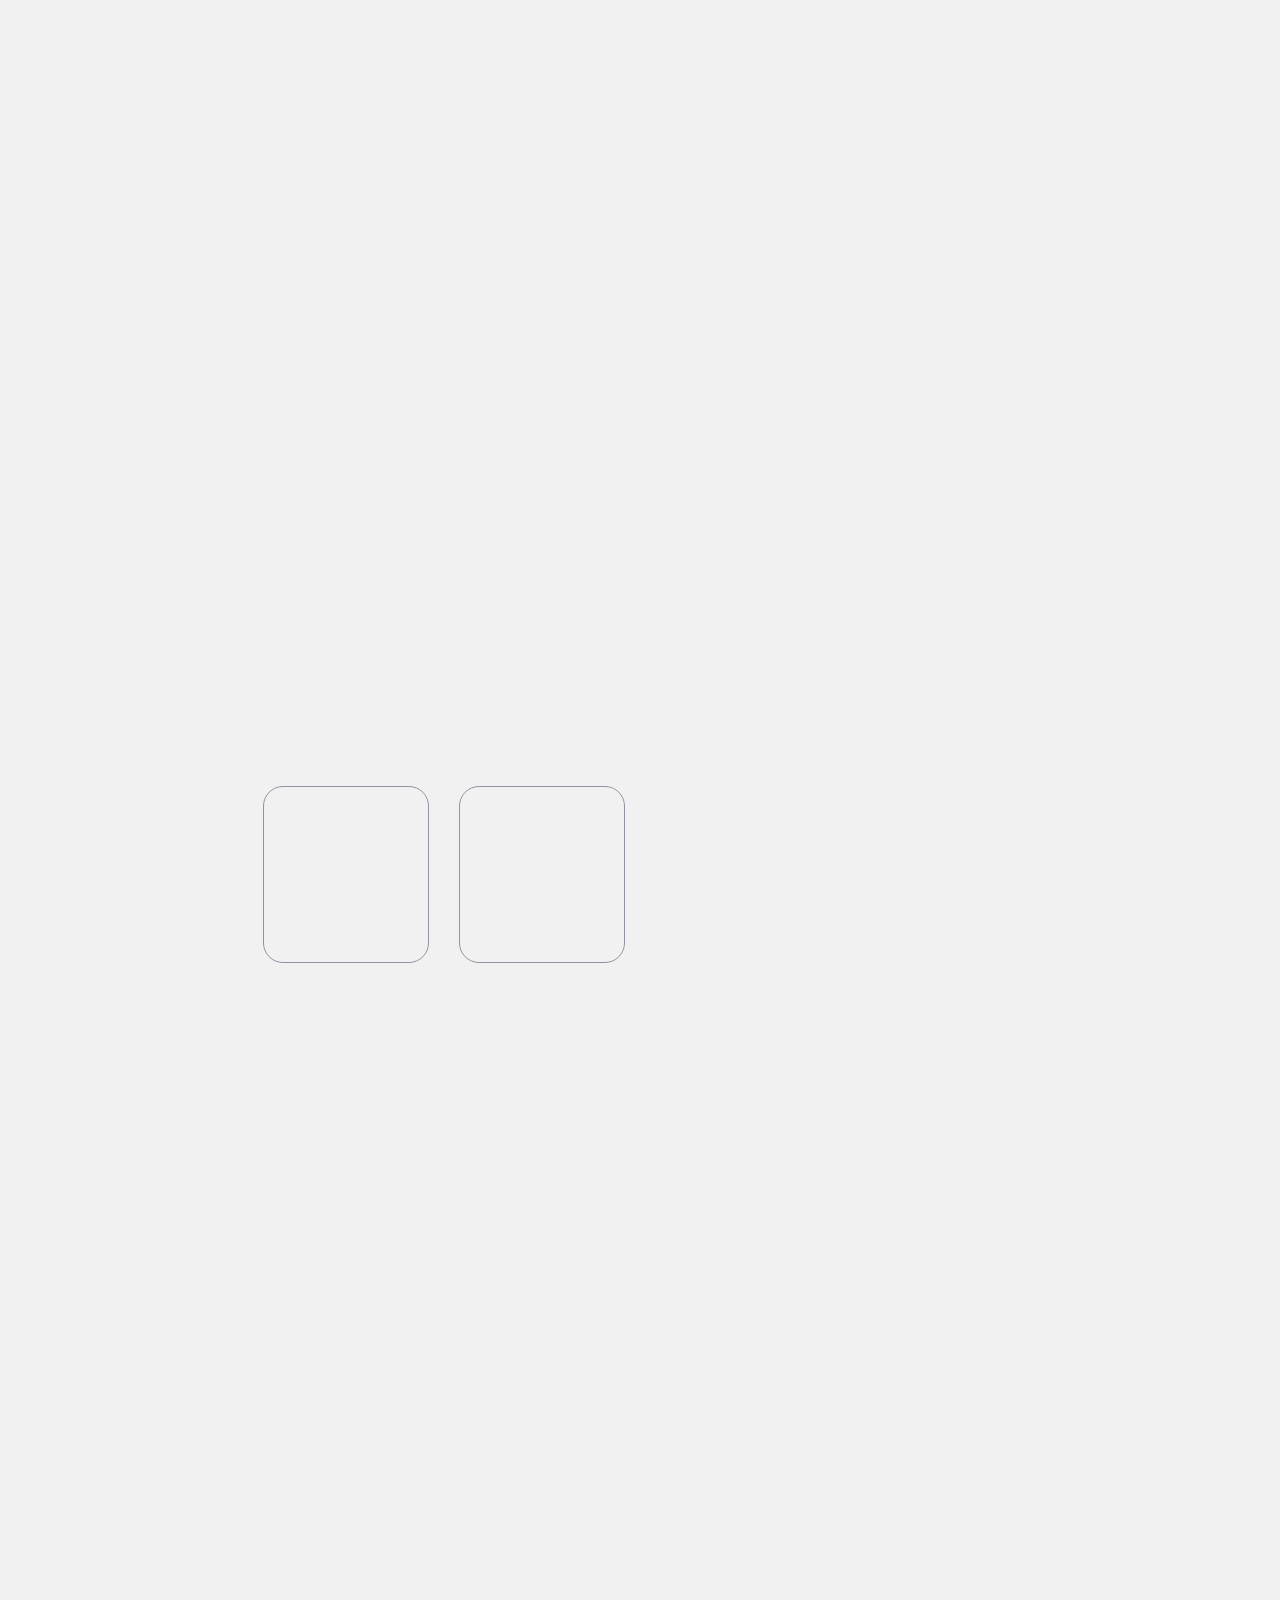
==== commit 8b70da34: "Rythme d'alternance précisé : 2 semaines à l'école, 4 en entreprise Co-Authored-By: Claude Opus 5.5 " ====
--- a/index.html
+++ b/index.html
@@ -506,7 +506,7 @@
                         <div class="col-12 col-md-8 col-lg-7 col-xxl-9 grid-item about-story section-column--compact">
                           <p class="about-story__text text-relaxed reveal-up">Administrateur systèmes et réseaux en alternance chez Ordiservices à Dijon, titulaire d'un BTS SIO option SISR et en licence IAC (Informaticien Analyste en Cybersécurité).</p>
                           <p class="about-story__text text-relaxed reveal-up">Je me spécialise dans l'exploitation et la sécurisation des infrastructures, de l'analyse des systèmes à leur renforcement.</p>
-                          <p class="about-story__text text-relaxed reveal-up">Je cherche une alternance pour septembre 2027, dans le cadre d'un mastère cybersécurité et haute disponibilité. Mes recherches commencent en janvier 2027. Le rythme d'alternance est de 2 semaines / 4 semaines.</p>
+                          <p class="about-story__text text-relaxed reveal-up">Je cherche une alternance pour septembre 2027, dans le cadre d'un mastère cybersécurité et haute disponibilité. Mes recherches commencent en janvier 2027. Le rythme d'alternance est de 2 semaines à l'école et 4 semaines en entreprise.</p>
                           <div class="btn-group about-story__actions reveal-up">
                             <a class="btn btn--primary btn-hover" href="#contact" data-e="eGgxd2hxaHloa3dDdmVybQ==" title="Demander le CV de Lucas Thevenet par e-mail">
                               <em></em>
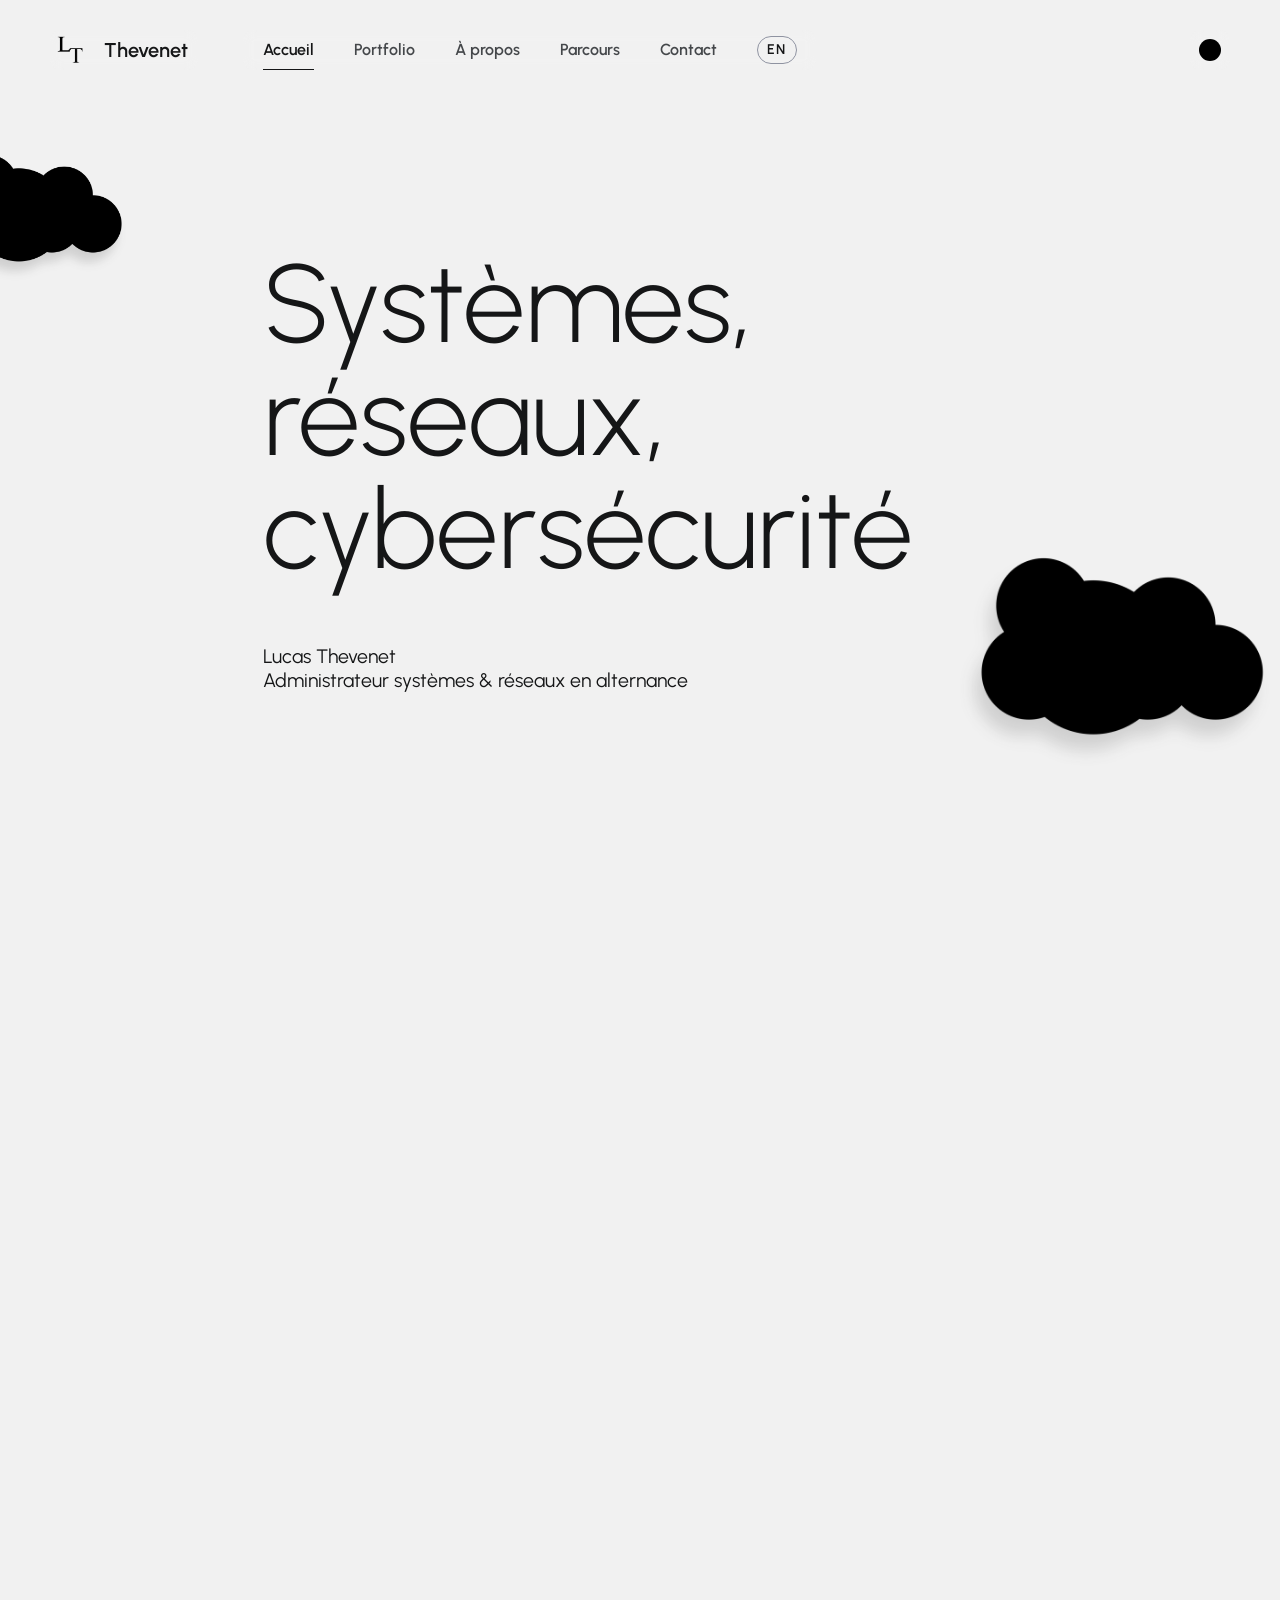
==== commit e6665330: "Intitulé de la licence corrigé : Informatique Analyste en Cybersécurité (IAC), Cnam Co-Authored-By: " ====
--- a/index.html
+++ b/index.html
@@ -504,7 +504,7 @@
                       <div class="row g-0 justify-content-between">
               
                         <div class="col-12 col-md-8 col-lg-7 col-xxl-9 grid-item about-story section-column--compact">
-                          <p class="about-story__text text-relaxed reveal-up">Administrateur systèmes et réseaux en alternance chez Ordiservices à Dijon, titulaire d'un BTS SIO option SISR et en licence IAC (Informaticien Analyste en Cybersécurité).</p>
+                          <p class="about-story__text text-relaxed reveal-up">Administrateur systèmes et réseaux en alternance chez Ordiservices à Dijon, titulaire d'un BTS SIO option SISR et en licence Informatique Analyste en Cybersécurité (IAC) au Cnam.</p>
                           <p class="about-story__text text-relaxed reveal-up">Je me spécialise dans l'exploitation et la sécurisation des infrastructures, de l'analyse des systèmes à leur renforcement.</p>
                           <p class="about-story__text text-relaxed reveal-up">Je cherche une alternance pour septembre 2027, dans le cadre d'un mastère cybersécurité et haute disponibilité. Mes recherches commencent en janvier 2027. Le rythme d'alternance est de 2 semaines à l'école et 4 semaines en entreprise.</p>
                           <div class="btn-group about-story__actions reveal-up">
@@ -570,11 +570,11 @@
                         <div class="col-12 col-md-4 col-lg-5">
                           <h4 class="timeline__title reveal-up">Licence IAC</h4>
                           <p class="timeline__meta text-small reveal-up">
-                            <a class="inline-link" href="https://esjodijon.com/formations/licence-iac/" target="_blank" rel="noopener noreferrer">E.S. Saint Joseph</a> (Dijon)
+                            <a class="inline-link" href="https://esjodijon.com/formations/licence-iac/" target="_blank" rel="noopener noreferrer">E.S. Saint Joseph</a> (Dijon), Cnam
                           </p>
                         </div>
                         <div class="col-12 col-md-4 col-lg-5">
-                          <p class="timeline__description text-relaxed reveal-up">Poursuite d'études supérieures en informatique en vue de me spécialiser en cybersécurité, dans le cadre de la licence IAC (Informaticien Analyste en Cybersécurité).</p>
+                          <p class="timeline__description text-relaxed reveal-up">Licence Informatique Analyste en Cybersécurité (IAC) du Cnam, préparée pour me spécialiser en cybersécurité.</p>
                         </div>
                       </div>
                       <div class="timeline-divider reveal-up"></div>
